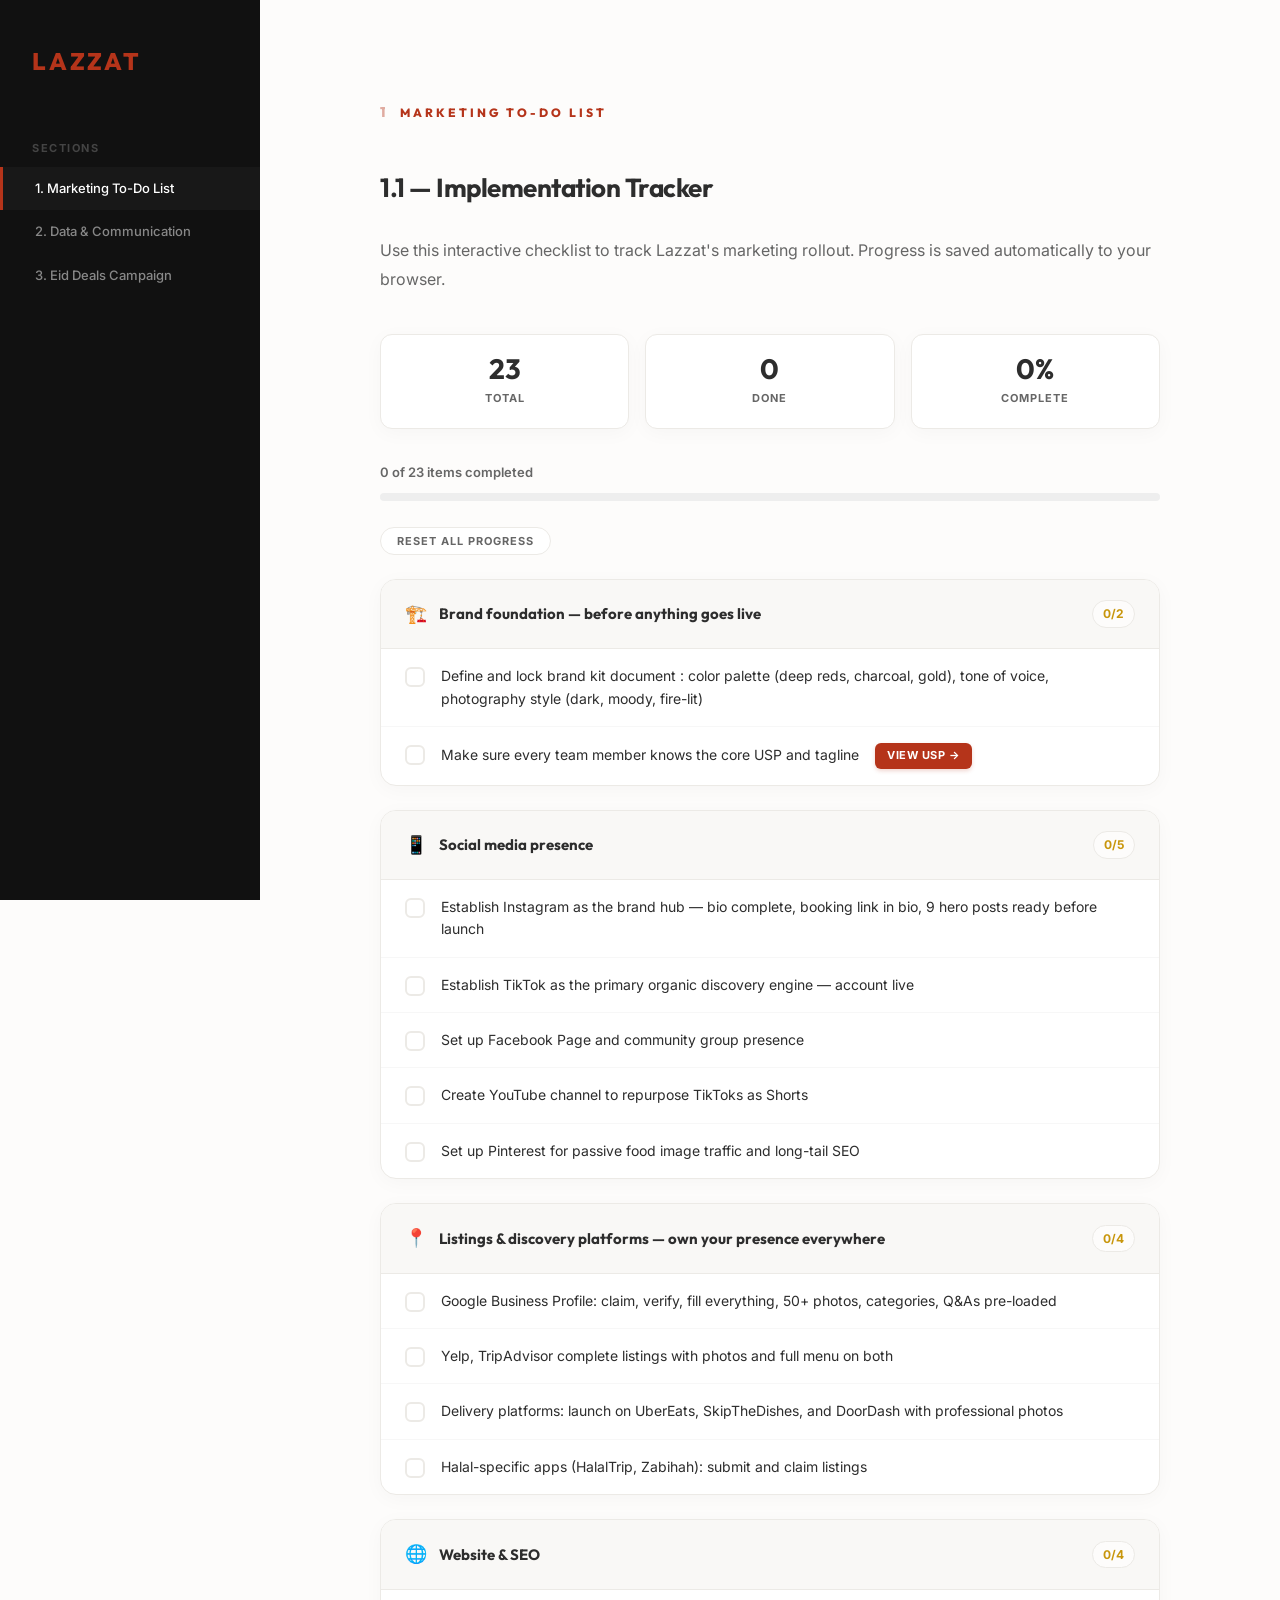
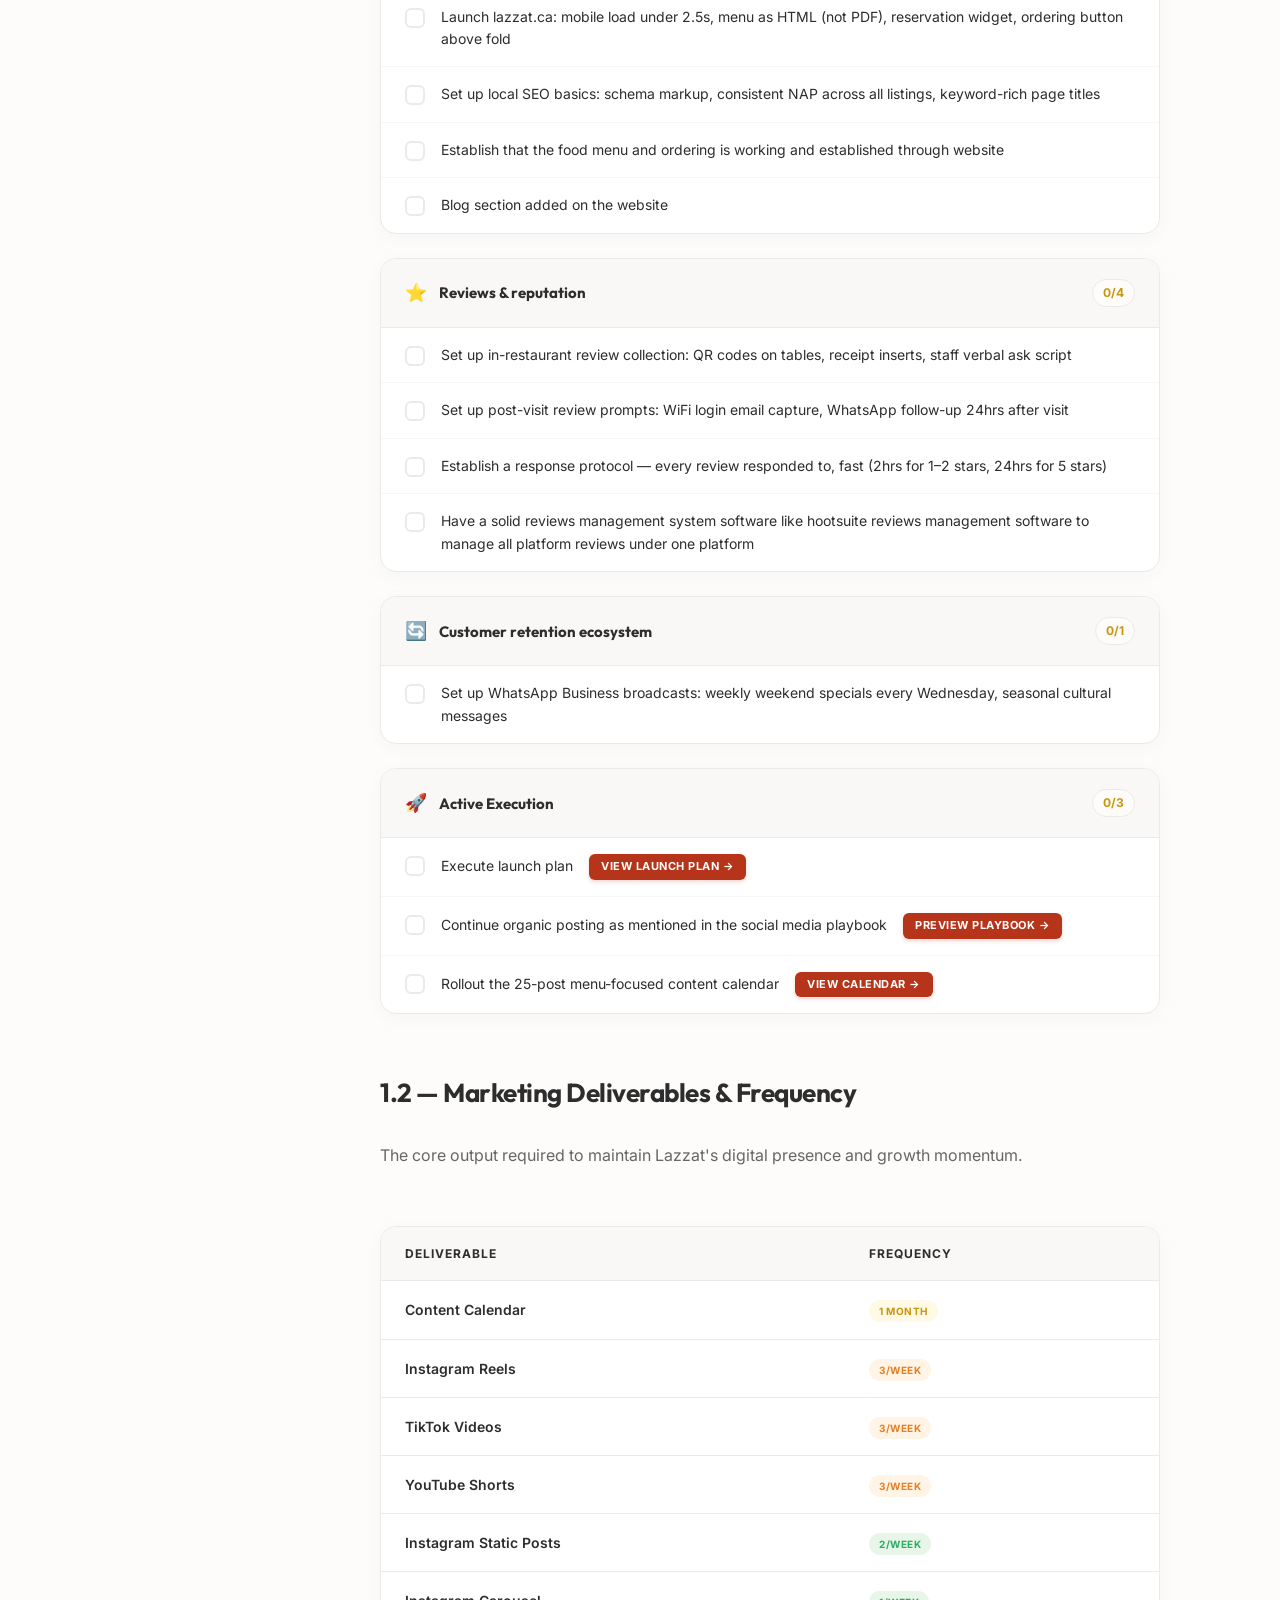
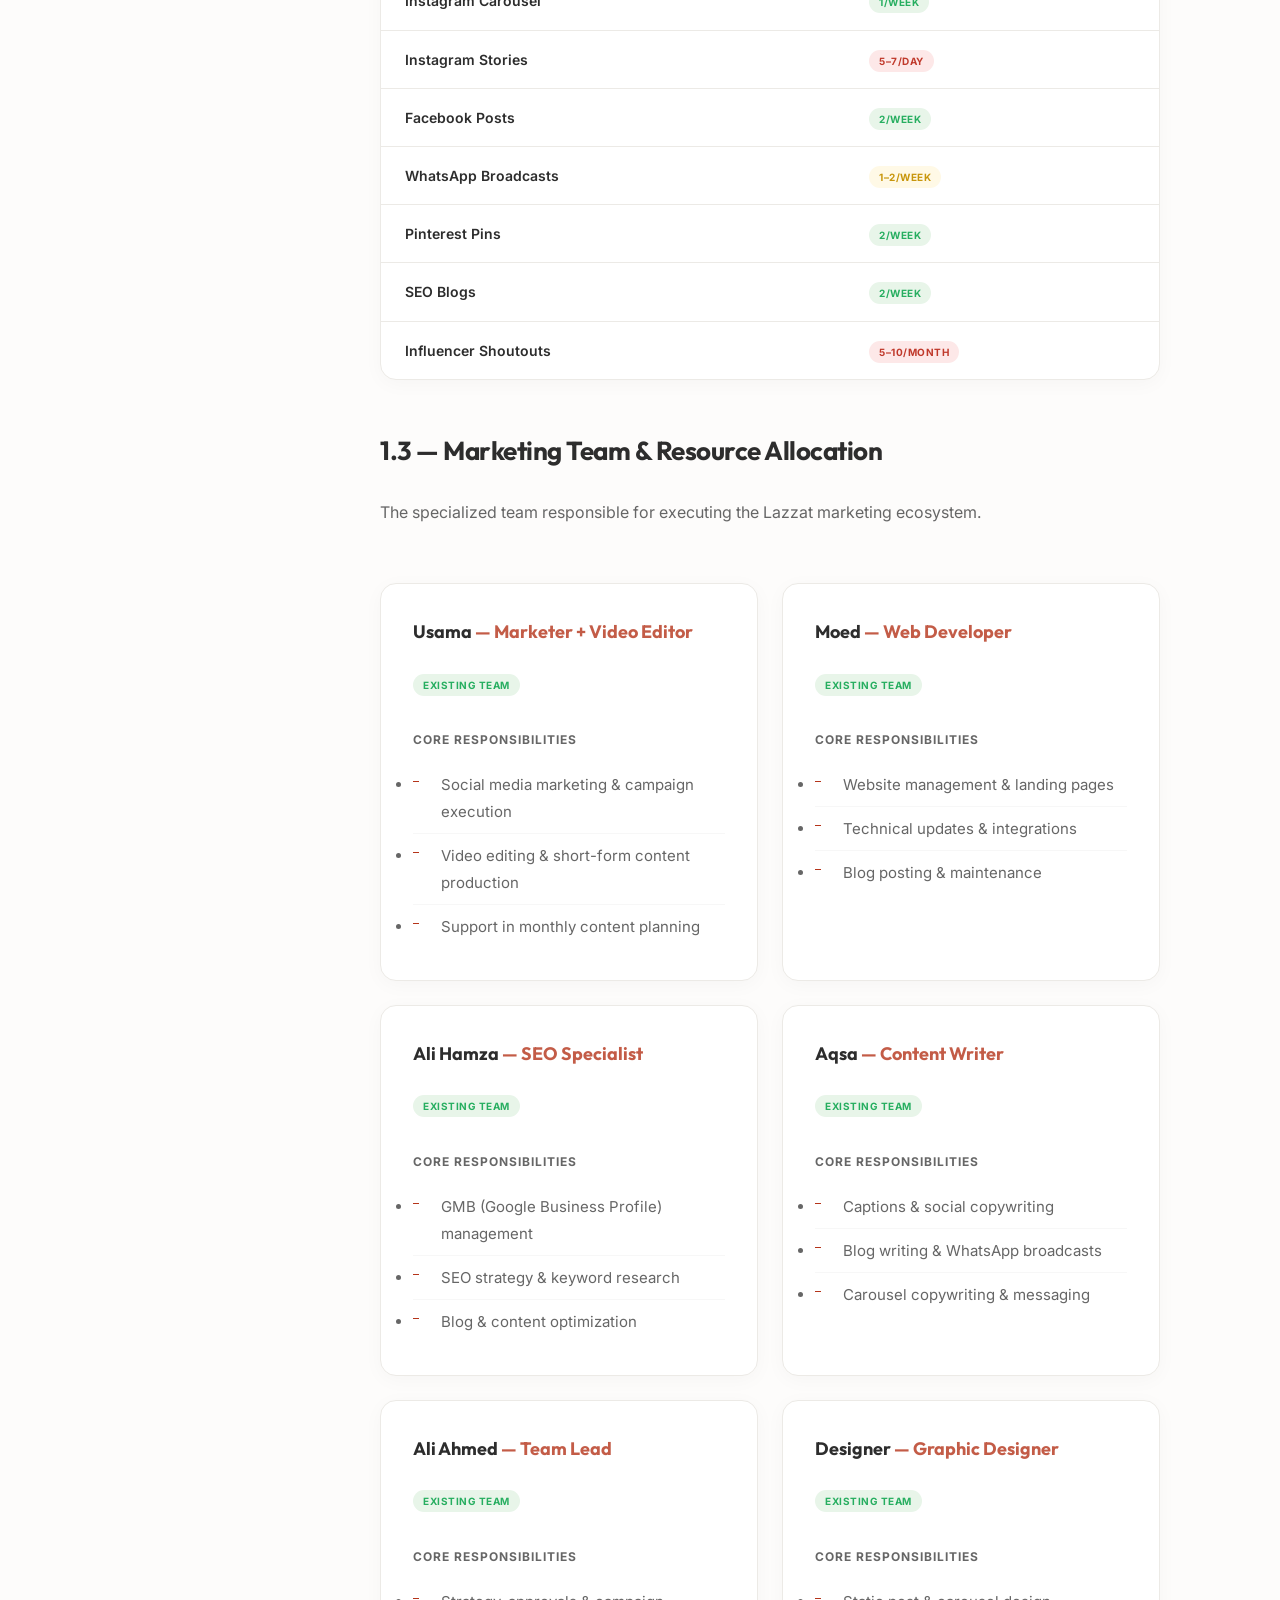
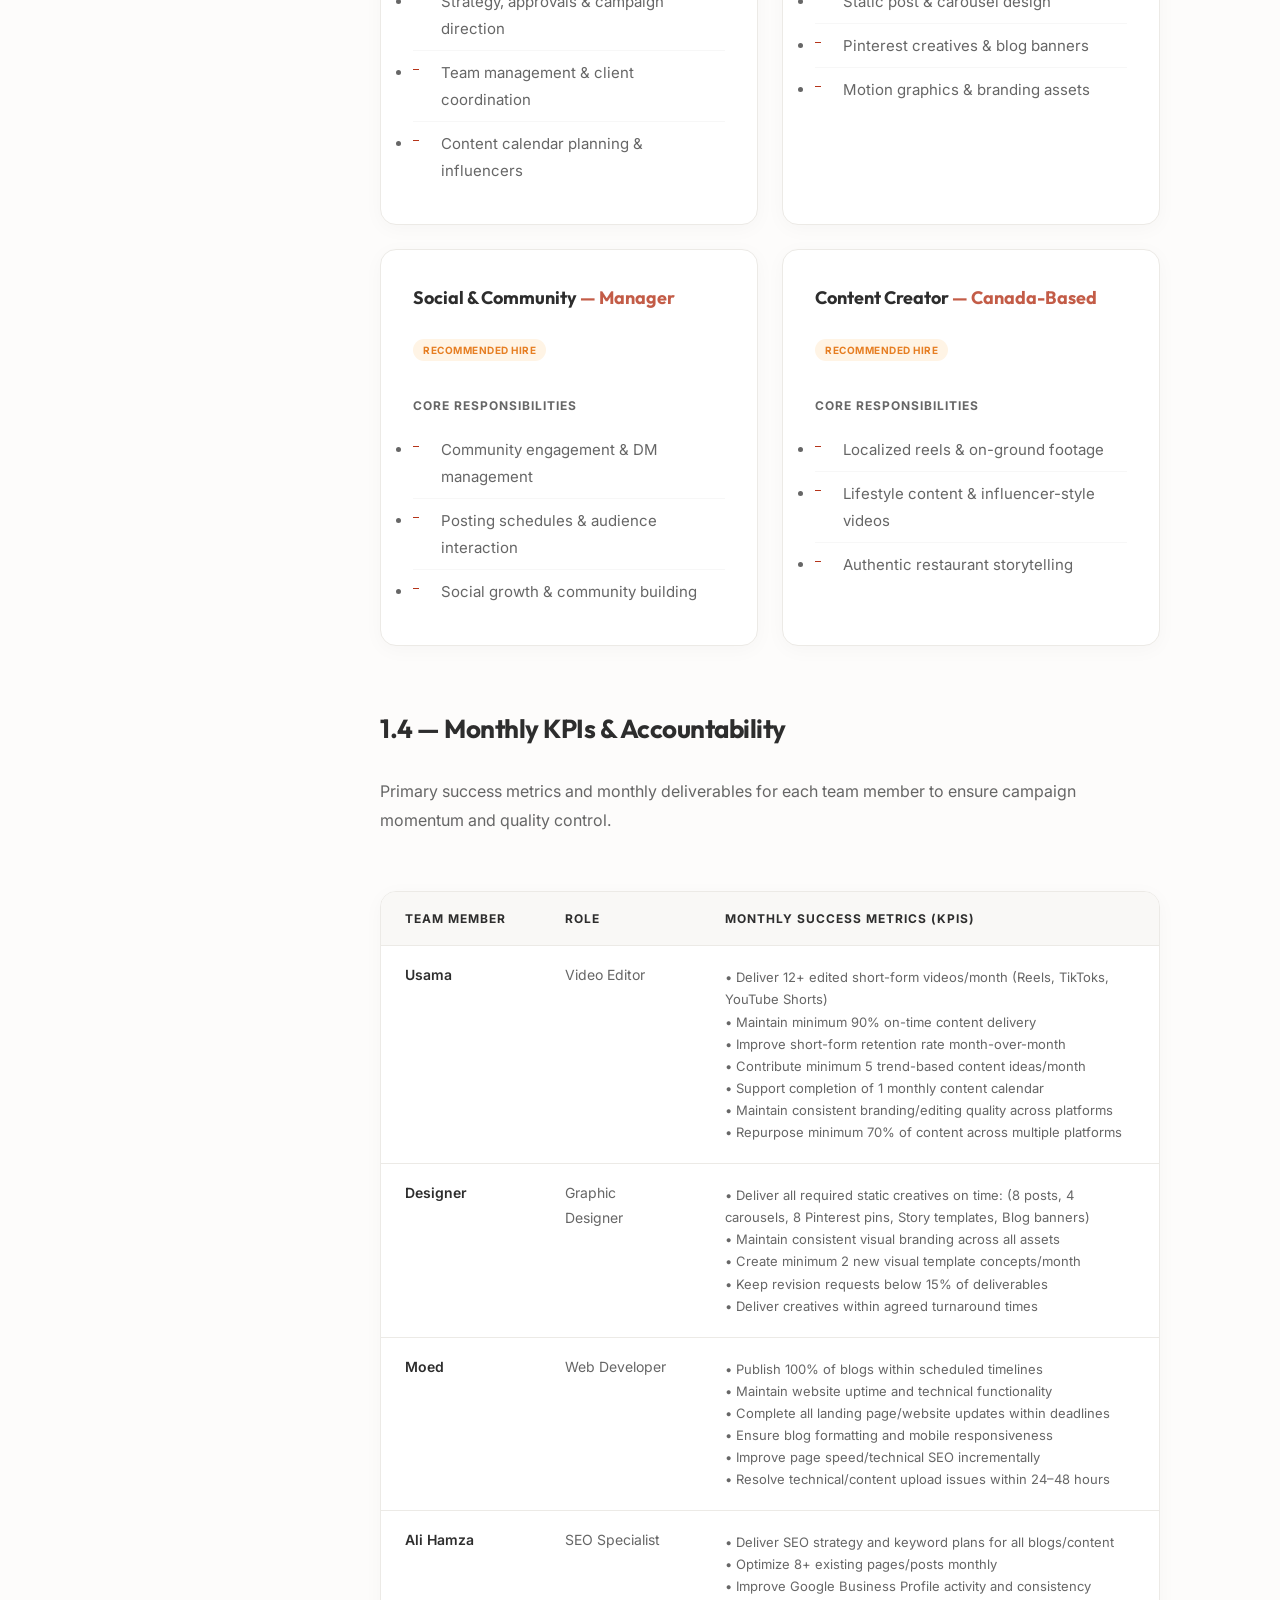
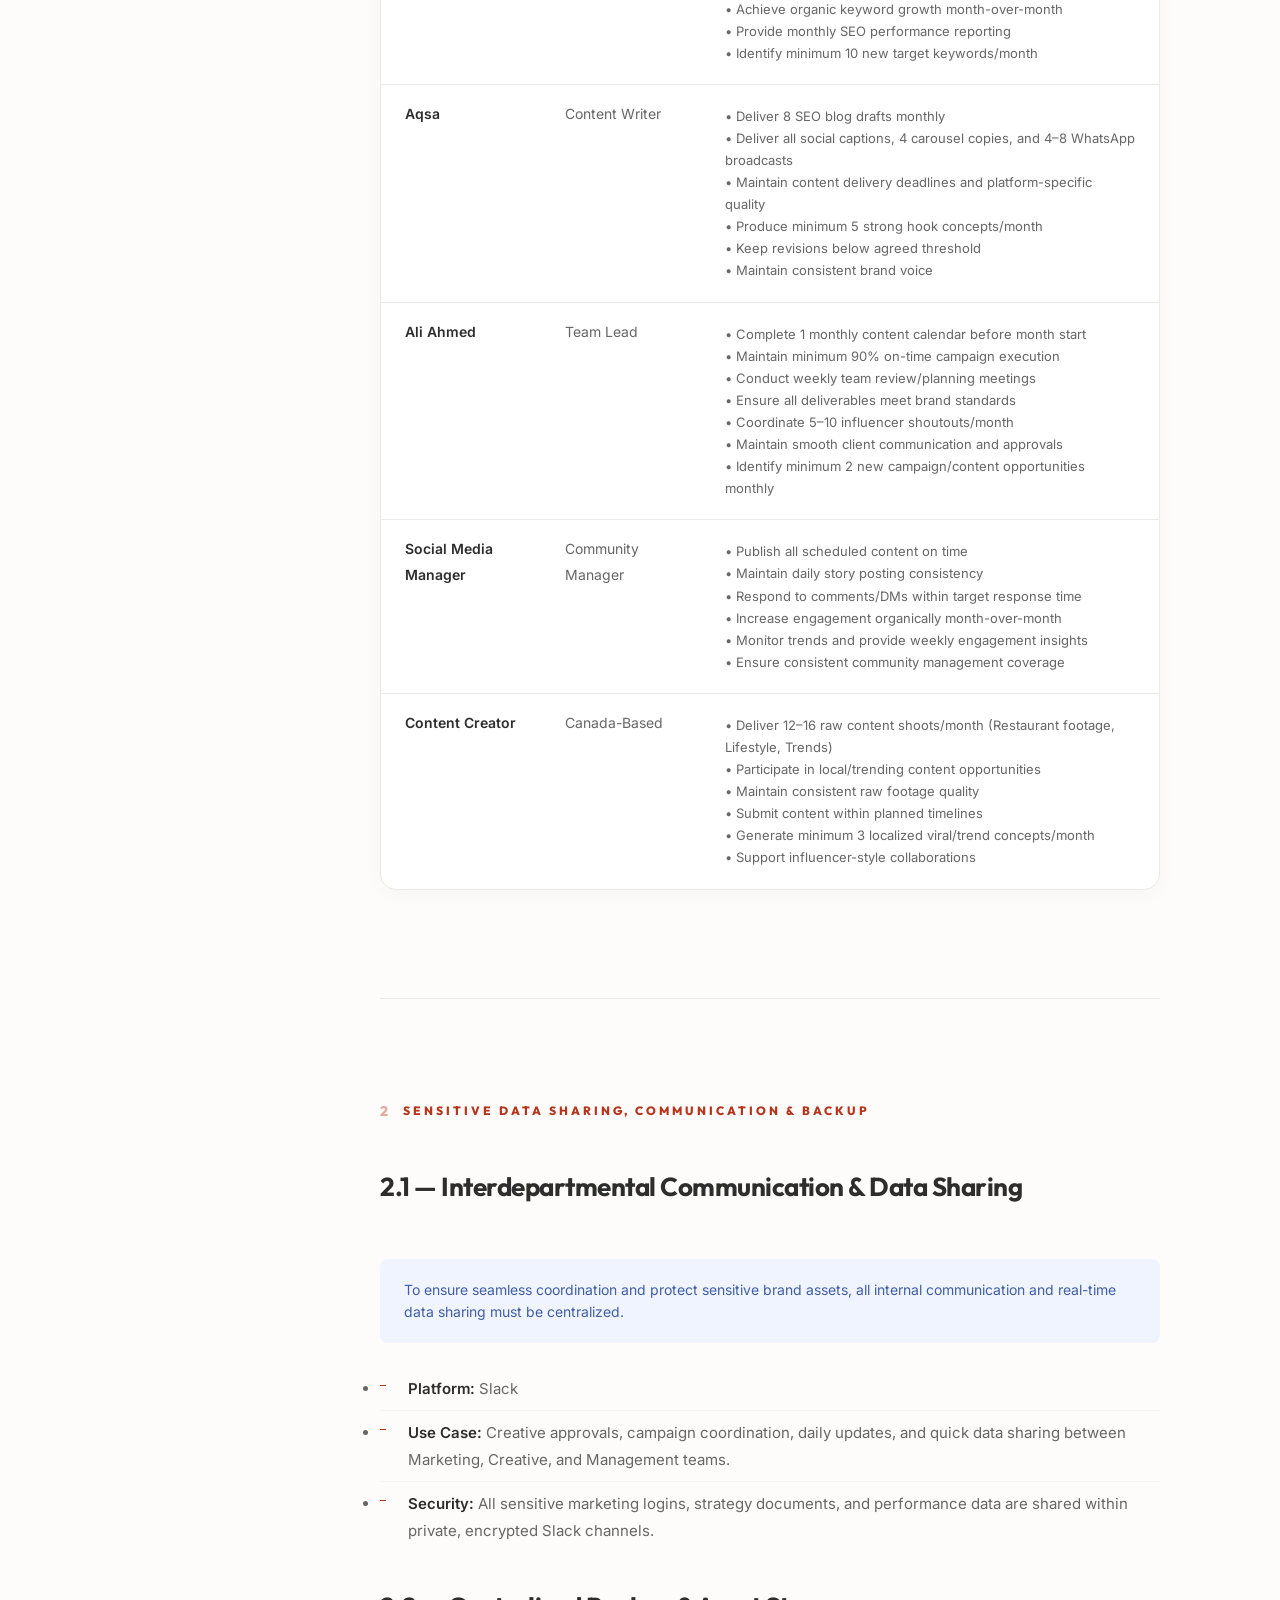
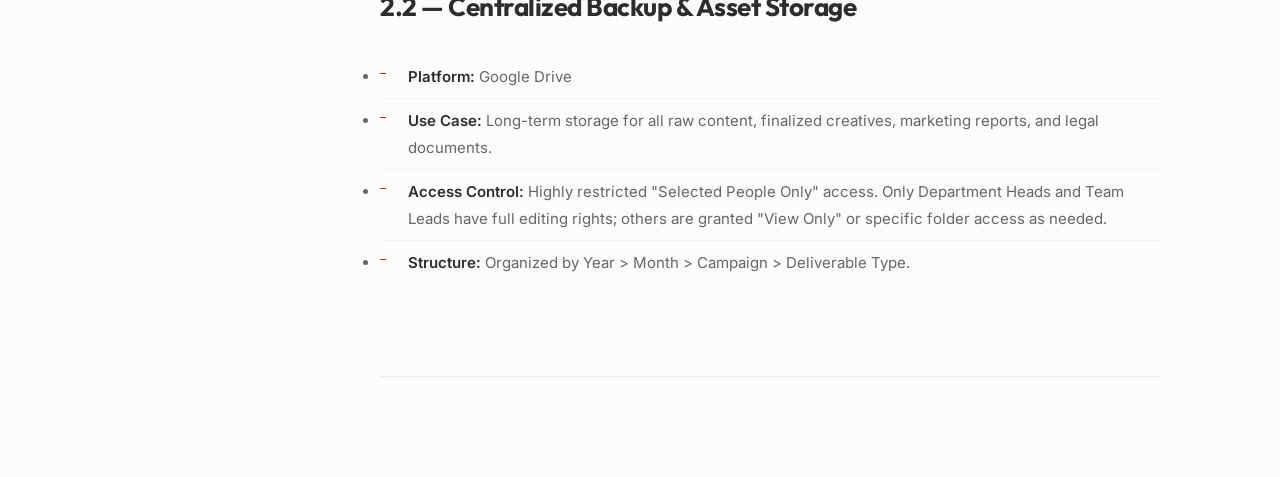
==== index.html @ eba1b8be "first commit" ====
<!DOCTYPE html>
<html lang="en">
<head>
<meta charset="UTF-8">
<meta name="viewport" content="width=device-width, initial-scale=1.0">
<title>Lazzat — 360° Digital Marketing Master Plan</title>
<link rel="preconnect" href="https://fonts.googleapis.com">
<link rel="preconnect" href="https://fonts.gstatic.com" crossorigin>
<link href="https://fonts.googleapis.com/css2?family=Inter:wght@300;400;500;600&family=Outfit:wght@300;400;500;600;700;800&display=swap" rel="stylesheet">
<style>
  html { scroll-behavior: smooth; }
  
  /* REVEAL ANIMATIONS */
  .reveal {
    opacity: 0;
    transform: translateY(30px);
    transition: all 0.8s cubic-bezier(0.2, 0.8, 0.2, 1);
  }
  .reveal.active {
    opacity: 1;
    transform: translateY(0);
  }

  :root {
    --bg: #fdfcfb;
    --text: #2d2d2d;
    --text-muted: #666;
    --accent: #b5341a;
    --accent-soft: #f8e9e6;
    --gold: #c8960c;
    --border: #eceae6;
    --sidebar-bg: #111;
    --shadow: 0 4px 20px rgba(0,0,0,0.03);
  }

  * { margin: 0; padding: 0; box-sizing: border-box; }
  body { 
    font-family: 'Inter', -apple-system, sans-serif; 
    background: var(--bg); 
    color: var(--text); 
    font-size: 16px; 
    line-height: 1.8; 
    -webkit-font-smoothing: antialiased;
  }

  /* NAV */
  .toc-nav { 
    position: fixed; top: 0; left: 0; width: 260px; height: 100vh; 
    background: var(--sidebar-bg); color: #fff; 
    overflow-y: auto; padding: 40px 0; z-index: 100;
  }
  .toc-nav .logo { 
    font-family: 'Outfit', sans-serif; color: var(--accent); 
    font-size: 24px; font-weight: 800; padding: 0 32px 32px; 
    letter-spacing: 3px; text-transform: uppercase;
  }
  .toc-nav a { 
    display: block; color: #888; font-size: 13px; font-weight: 500;
    padding: 10px 32px; text-decoration: none; 
    transition: all 0.3s cubic-bezier(0.4, 0, 0.2, 1);
    border-left: 3px solid transparent;
  }
  .toc-nav a:hover, .toc-nav a.active { color: #fff; border-left-color: var(--accent); background: rgba(255,255,255,0.03); }
  .toc-nav .sec-label { 
    color: #444; font-size: 11px; font-weight: 700;
    padding: 24px 32px 8px; text-transform: uppercase; letter-spacing: 1.5px; 
  }

  /* MAIN */
  .main { margin-left: 260px; min-height: 100vh; }
  .content-inner { max-width: 900px; margin: 0 auto; padding: 0 60px 100px; }

  /* COVER */
  .cover { 
    min-height: 90vh; display: flex; flex-direction: column; justify-content: center; 
    padding: 80px 0; border-bottom: 1px solid var(--border);
    scroll-snap-align: start;
  }
  .cover .brand { 
    font-family: 'Outfit', sans-serif; color: var(--accent); 
    font-size: 84px; font-weight: 800; letter-spacing: 6px; line-height: 0.9; margin-bottom: 12px;
  }
  .cover .sub { 
    color: var(--text-muted); font-size: 14px; font-weight: 600;
    letter-spacing: 5px; text-transform: uppercase; margin-bottom: 40px;
  }
  .cover .title-wrap { margin: 40px 0; }
  .cover .title { 
    font-family: 'Outfit', sans-serif; font-size: 32px; font-weight: 700; 
    color: var(--text); letter-spacing: -0.5px;
  }
  .cover .subtitle { color: var(--gold); font-size: 18px; font-weight: 500; margin-top: 8px; }
  .cover .gold-line { width: 40px; height: 2px; background: var(--gold); margin: 32px 0; }
  .cover .meta { color: var(--text-muted); font-size: 13px; font-weight: 500; }

  /* SECTIONS */
  .section { 
    padding: 100px 0 60px; 
    border-bottom: 1px solid var(--border); 
    min-height: 80vh;
    display: flex;
    flex-direction: column;
    justify-content: center;
    scroll-snap-align: start;
  }
  
  /* HEADINGS */
  .sec-title { 
    font-family: 'Outfit', sans-serif; font-size: 12px; font-weight: 800; 
    color: var(--accent); letter-spacing: 3px; text-transform: uppercase;
    display: flex; align-items: center; gap: 12px; margin-bottom: 40px;
  }
  .sec-title .sec-num { font-size: 14px; opacity: 0.4; }
  
  .h2 { 
    font-family: 'Outfit', sans-serif; font-size: 26px; font-weight: 700; 
    color: var(--text); margin-bottom: 24px; letter-spacing: -0.5px;
  }
  .h3 { 
    font-family: 'Outfit', sans-serif; color: var(--text); 
    font-size: 18px; font-weight: 600; margin: 48px 0 16px; 
  }
  .h4 { 
    color: var(--text-muted); font-size: 12px; font-weight: 700; 
    margin: 32px 0 12px; text-transform: uppercase; letter-spacing: 1px; 
  }

  /* TEXT */
  p { margin-bottom: 24px; color: var(--text-muted); }
  strong { color: var(--text); font-weight: 600; }

  /* COMPONENTS */
  .highlight { 
    background: var(--accent-soft); color: var(--accent); 
    padding: 24px 32px; border-radius: 12px; margin: 32px 0; 
    font-weight: 500; font-size: 17px; line-height: 1.6;
  }
  .info-box { 
    background: #f0f4ff; color: #405ea5; 
    padding: 20px 24px; border-radius: 8px; margin: 24px 0; font-size: 14px; line-height: 1.6;
  }

  /* LISTS */
  ul { margin-bottom: 32px; }
  ul li { 
    padding: 8px 0 8px 28px; position: relative; font-size: 15px; 
    color: var(--text-muted); border-bottom: 1px solid rgba(0,0,0,0.03);
  }
  ul li:last-child { border-bottom: none; }
  ul li::before { 
    content: ""; position: absolute; left: 0; top: 18px; 
    width: 6px; height: 1px; background: var(--accent); 
  }
  
  /* TABLES */
  .tbl-wrap { margin: 32px 0 48px; background: #fff; border-radius: 16px; border: 1px solid var(--border); overflow: hidden; box-shadow: var(--shadow); }
  table { width: 100%; border-collapse: collapse; font-size: 14px; }
  th { background: #f9f8f6; color: var(--text); padding: 16px 24px; text-align: left; font-weight: 700; font-size: 12px; text-transform: uppercase; letter-spacing: 1px; border-bottom: 1px solid var(--border); }
  td { padding: 16px 24px; border-bottom: 1px solid var(--border); vertical-align: top; color: var(--text-muted); }
  tr:last-child td { border-bottom: none; }
  tr:hover td { background: #fdfcfb; }

  /* CARDS */
  .icp-grid { display: grid; grid-template-columns: 1fr 1fr; gap: 24px; margin: 32px 0; }
  .icp-card { background: #fff; border: 1px solid var(--border); border-radius: 16px; padding: 32px; box-shadow: var(--shadow); }
  .icp-header { font-family: 'Outfit', sans-serif; font-size: 18px; font-weight: 700; margin-bottom: 20px; color: var(--text); }
  .icp-header span { color: var(--accent); opacity: 0.8; }
  .icp-row { display: flex; border-bottom: 1px solid var(--border); padding: 10px 0; font-size: 13px; }
  .icp-row:last-child { border-bottom: none; }
  .icp-key { color: var(--text-muted); width: 100px; font-weight: 600; text-transform: uppercase; font-size: 10px; letter-spacing: 1px; }
  .icp-val { color: var(--text); flex: 1; }

  /* JOURNEY */
  .journey { margin: 48px 0; }
  .journey-step { display: flex; gap: 24px; margin-bottom: 8px; }
  .journey-dot { width: 24px; display: flex; flex-direction: column; align-items: center; padding-top: 6px; }
  .dot { width: 8px; height: 8px; border-radius: 50%; background: var(--accent); flex-shrink: 0; }
  .line { width: 1px; background: var(--border); flex: 1; margin: 8px 0; }
  .journey-content { flex: 1; padding-bottom: 32px; }
  .journey-title { font-family: 'Outfit', sans-serif; font-weight: 700; color: var(--text); font-size: 16px; margin-bottom: 8px; }

  /* BUDGET */
  .budget-item { margin-bottom: 16px; }
  .budget-label { font-size: 12px; font-weight: 600; color: var(--text-muted); margin-bottom: 8px; text-transform: uppercase; letter-spacing: 1px; }
  .budget-bar-wrap { background: #f0f0f0; border-radius: 100px; height: 8px; overflow: hidden; }
  .budget-bar { height: 100%; border-radius: 100px; background: var(--accent); transition: width 1s ease-out; }
  .budget-bar.gold { background: var(--gold); }
  .budget-bar.dark { background: #222; }
  .budget-bar.green { background: #27ae60; }
  .budget-bar.orange { background: #e67e22; }
  .budget-val { font-size: 13px; font-weight: 700; color: var(--text); margin-top: 4px; }

  /* UTILS */
  .badge { display: inline-block; padding: 2px 10px; border-radius: 100px; font-size: 10px; font-weight: 700; text-transform: uppercase; letter-spacing: 0.5px; }
  .badge.red { background: #fde8e8; color: #C0392B; }
  .badge.green { background: #e8f5e9; color: #27ae60; }
  .badge.orange { background: #fff4e5; color: #e67e22; }
  .badge.gold { background: #fff9e6; color: var(--gold); }


  /* PRINT */
  @media print {
    .toc-nav { display: none; }
    .main { margin-left: 0; }
    .content-inner { max-width: 100%; padding: 0; }
    .section { page-break-inside: avoid; border-bottom: 2pt solid #eee; }
    body { background: #fff; font-size: 12pt; }
  }

  /* ── MOBILE HEADER ── */
  .mobile-header {
    display: none;
    position: fixed; top: 0; left: 0; right: 0; height: 64px;
    background: rgba(17,17,17,0.95); backdrop-filter: blur(10px);
    z-index: 1000; padding: 0 20px;
    align-items: center; justify-content: space-between;
    border-bottom: 1px solid rgba(255,255,255,0.1);
  }
  .mobile-logo { font-family: 'Outfit', sans-serif; font-size: 18px; font-weight: 800; color: var(--gold); letter-spacing: 1px; }
  .menu-toggle { 
    background: none; border: none; color: #fff; font-size: 24px; cursor: pointer; padding: 10px;
    display: flex; align-items: center; justify-content: center;
  }
  
  .mobile-nav {
    position: fixed; top: 64px; left: 0; right: 0; bottom: 0;
    background: var(--sidebar-bg); z-index: 999;
    padding: 40px 20px; transform: translateX(100%); transition: transform 0.4s cubic-bezier(0.4, 0, 0.2, 1);
    overflow-y: auto;
  }
  .mobile-nav.active { transform: translateX(0); }
  .mobile-nav a { padding: 16px 20px; font-size: 14px; border-bottom: 1px solid rgba(255,255,255,0.05); color: #888; text-decoration: none; display: block; }
  .mobile-nav a.active { color: #fff; }

  @media (max-width: 1000px) {
    .toc-nav { display: none; }
    .mobile-header { display: flex; }
    .main { margin-left: 0; padding-top: 64px; }
    .content-inner { padding: 0 32px 100px; }
    .cover .brand { font-size: 60px; }
    .icp-grid { grid-template-columns: 1fr; }
    .todo-stats { grid-template-columns: 1fr; }
  }

  @media (max-width: 600px) {
    .content-inner { padding: 0 20px 60px; }
    .cover .brand { font-size: 40px; }
    .h2 { font-size: 22px; }
    .sec-title { margin-bottom: 24px; }
    .tbl-wrap { overflow-x: auto; }
  }

  /* CUSTOM SCROLLBAR */
  ::-webkit-scrollbar { width: 6px; }
  ::-webkit-scrollbar-track { background: var(--bg); }
  ::-webkit-scrollbar-thumb { background: var(--border); border-radius: 10px; }
  ::-webkit-scrollbar-thumb:hover { background: #d0ceca; }

  /* CHECKLIST WIDGET STYLES */
  .todo-wrap { padding: 1rem 0 2rem; }
  .todo-stats { display: grid; grid-template-columns: repeat(3, 1fr); gap: 16px; margin-bottom: 32px; }
  .todo-stat-card { background: #fff; border: 1px solid var(--border); border-radius: 12px; padding: 20px; text-align: center; box-shadow: var(--shadow); }
  .todo-stat-num { font-family: 'Outfit', sans-serif; font-size: 28px; font-weight: 700; color: var(--text); line-height: 1; }
  .todo-stat-lbl { font-size: 11px; font-weight: 700; color: var(--text-muted); margin-top: 6px; text-transform: uppercase; letter-spacing: 1px; }
  
  .todo-progress-bar-bg { background: #eee; border-radius: 100px; height: 8px; margin-bottom: 24px; overflow: hidden; }
  .todo-progress-bar-fill { height: 100%; border-radius: 100px; background: #1D9E75; transition: width 0.4s cubic-bezier(0.4, 0, 0.2, 1); }
  .todo-progress-label { font-size: 13px; font-weight: 600; color: var(--text-muted); margin-bottom: 8px; }
  
  .todo-category { margin-bottom: 24px; border: 1px solid var(--border); border-radius: 16px; overflow: hidden; background: #fff; box-shadow: var(--shadow); }
  .todo-cat-header { padding: 18px 24px; display: flex; align-items: center; gap: 12px; border-bottom: 1px solid var(--border); background: #f9f8f6; }
  .todo-cat-icon { font-size: 18px; }
  .todo-cat-title { font-family: 'Outfit', sans-serif; font-size: 15px; font-weight: 700; color: var(--text); flex: 1; }
  .todo-cat-count { font-size: 12px; font-weight: 700; color: var(--gold); background: var(--bg); padding: 2px 10px; border-radius: 100px; border: 1px solid var(--border); }
  
  .todo-task-row { display: flex; align-items: flex-start; gap: 16px; padding: 16px 24px; border-bottom: 1px solid rgba(0,0,0,0.03); cursor: pointer; transition: all 0.2s; }
  .todo-task-row:last-child { border-bottom: none; }
  .todo-task-row:hover { background: #fdfcfb; }
  .todo-task-row.done .todo-task-text { text-decoration: line-through; color: #aaa; }
  
  .todo-checkbox { width: 20px; height: 20px; border-radius: 6px; border: 2px solid var(--border); flex-shrink: 0; margin-top: 2px; display: flex; align-items: center; justify-content: center; transition: all 0.2s; background: #fff; }
  .todo-checkbox.checked { background: #1D9E75; border-color: #1D9E75; }
  .todo-checkbox.checked::after { content: ''; width: 10px; height: 6px; border-left: 2px solid #fff; border-bottom: 2px solid #fff; transform: rotate(-45deg) translateY(-1px); display: block; }
  
  .todo-task-text { font-size: 14px; color: var(--text); line-height: 1.6; flex: 1; }
  .todo-reset-btn { font-family: 'Inter', sans-serif; font-size: 11px; font-weight: 700; color: var(--text-muted); background: #fff; border: 1px solid var(--border); border-radius: 100px; cursor: pointer; padding: 6px 16px; margin-bottom: 24px; text-transform: uppercase; letter-spacing: 1px; transition: all 0.2s; }
  .todo-reset-btn:hover { color: var(--accent); border-color: var(--accent); background: var(--accent-soft); }

  /* Task link buttons inside checklist rows */
  .task-link {
    display: inline-block; margin-left: 12px; padding: 4px 12px;
    background: var(--accent); color: #fff; border-radius: 6px;
    font-size: 11px; font-weight: 700; text-transform: uppercase;
    letter-spacing: 0.5px; text-decoration: none; vertical-align: middle;
    box-shadow: 0 2px 4px rgba(181, 52, 26, 0.2);
    transition: opacity 0.2s;
  }
  .task-link:hover { opacity: 0.85; }
</style>
</head>
<body>

<!-- MOBILE HEADER -->
<header class="mobile-header">
  <div class="mobile-logo">LAZZAT</div>
  <button class="menu-toggle" id="menuToggle">☰</button>
</header>

<div class="mobile-nav" id="mobileNav">
  <div class="sec-label">Sections</div>
  <a href="#cover" onclick="toggleMenu()" style="display: none;">Cover</a>
  <a href="usp-section.html" onclick="toggleMenu()" style="display: none;">1. Brand Foundation</a>
  <a href="#s2" onclick="toggleMenu()" style="display: none;">2. Platform Ecosystem</a>
  <a href="#s3" onclick="toggleMenu()" style="display: none;">3. SEO & Local Search</a>
  <a href="#s4" onclick="toggleMenu()" style="display: none;">4. Review Management</a>
  <a href="#s5" onclick="toggleMenu()" style="display: none;">5. Rush Management</a>
  <a href="#s6" onclick="toggleMenu()" style="display: none;">6. Retention System</a>
  <a href="#s9" onclick="toggleMenu()">1. Marketing To-Do List</a>
  <a href="#s10" onclick="toggleMenu()">2. Data & Communication</a>
  <a href="eid-deals.html" onclick="toggleMenu()">3. Eid Deals Campaign</a>
</div>

<!-- SIDEBAR NAV -->
<nav class="toc-nav">
  <div class="logo">LAZZAT</div>
  <div class="sec-label">Sections</div>
  <a href="#cover" style="display: none;">Cover</a>
  <a href="usp-section.html" style="display: none;">1. Brand Foundation</a>
  <a href="#s2" style="display: none;">2. Platform Ecosystem</a>
  <a href="#s3" style="display: none;">3. SEO & Local Search</a>
  <a href="#s4" style="display: none;">4. Review Management</a>
  <a href="#s5" style="display: none;">5. Rush Management</a>
  <a href="#s6" style="display: none;">6. Retention System</a>
  <a href="#s9">1. Marketing To-Do List</a>
  <a href="#s10">2. Data & Communication</a>
  <a href="eid-deals.html">3. Eid Deals Campaign</a>
</nav>

<div class="main">
  <div class="content-inner">

<!-- COVER -->
<div class="cover" id="cover" style="display: none;">
  <div class="brand">LAZZAT</div>
  <div class="sub">Where Every Craving Has a Home</div>
  
  <div class="gold-line"></div>
  
  <div class="title-wrap">
    <div class="title">360° Digital Marketing Master Plan</div>
    <div class="subtitle">Brampton's Premium Grill Experience — Strategic Growth Roadmap 2026</div>
  </div>

  <div class="meta">
    Proprietary & Confidential Strategy<br>
    Lazzat Leadership Team Only
  </div>
</div>

<!-- STRATEGIC FOUNDATION -->
<div class="content-inner" style="padding-top: 60px; padding-bottom: 0; display: none;">
  <p style="font-size: 14px; color: var(--text-muted); font-style: italic; border-left: 2px solid var(--gold); padding-left: 20px;">
    Based on my <a href="competitor-analysis.html" style="color: var(--accent); font-weight: 700; text-decoration: none; border-bottom: 1px solid var(--accent-soft);">competitor analysis</a> of similar restaurants like Lazzat in Brampton, I created this master plan.
  </p>
</div>

<!-- ══ SECTION 1 ══ -->
<!-- SECTION 1 REMOVED AND MOVED TO usp-section.html -->


<!-- ══ SECTION 2 ══ -->
<div class="section" id="s2" style="display: none;">
  <div class="sec-title"><span class="sec-num">2</span> PLATFORM & LISTING ECOSYSTEM</div>
  <p>Before a single social post goes live, Lazzat must own its presence across every discovery and listing platform. This is the foundation of the customer's first encounter with the brand.</p>

  <div class="h2">2.1 — Social & Owned Platforms</div>
  <div class="tbl-wrap"><table>
    <tr><th>Platform</th><th>Priority</th><th>Purpose</th><th>Day 1 Action</th></tr>
    <tr><td><strong>Instagram</strong></td><td><span class="badge red">🔴 Critical</span></td><td>Brand hub, food photography, Reels, Stories</td><td>Create @lazzat.brampton, complete bio, 9 hero posts scheduled before launch</td></tr>
    <tr><td><strong>TikTok</strong></td><td><span class="badge red">🔴 Critical</span></td><td>Primary organic discovery engine</td><td>Create account, post first behind-the-scenes on Day 1</td></tr>
    <tr><td><strong>Facebook Page</strong></td><td><span class="badge orange">🟠 High</span></td><td>35+ audience, events, community groups</td><td>Create page, all details filled, link to Instagram</td></tr>
    <tr><td><strong>WhatsApp Business</strong></td><td><span class="badge orange">🟠 High</span></td><td>Retention, direct broadcast, VIP list</td><td>Set up profile, auto-replies, broadcast list structure</td></tr>
    <tr><td><strong>Website (lazzat.ca)</strong></td><td><span class="badge orange">🟠 High</span></td><td>Menu, reservations, SEO anchor</td><td>Mobile speed, online ordering, reservation widget live</td></tr>
    <tr><td><strong>YouTube / Shorts</strong></td><td><span class="badge yellow">🟡 Medium</span></td><td>Searchable video content</td><td>Create channel, repurpose TikToks as Shorts</td></tr>
    <tr><td><strong>Pinterest</strong></td><td><span class="badge yellow">🟡 Medium</span></td><td>Long-tail SEO, passive food imagery traffic</td><td>Create account, pin food photos weekly</td></tr>
    <tr><td><strong>Nextdoor</strong></td><td><span class="badge yellow">🟡 Medium</span></td><td>Hyperlocal Brampton neighbourhood discovery</td><td>Claim listing, post opening announcement</td></tr>
    <tr><td><strong>LinkedIn</strong></td><td><span class="badge green">🟢 Low-Med</span></td><td>B2B catering, corporate clients, press</td><td>Create company page</td></tr>
  </table></div>

  <div class="h2">2.2 — Discovery & Listing Platforms</div>
  <p>These are not social media — they are <strong>search destinations</strong>. A customer searching 'halal grill Brampton' on any of these must find Lazzat with a complete, photo-rich listing.</p>
  <div class="tbl-wrap"><table>
    <tr><th>Platform</th><th>Action Required</th><th>Why It Matters</th></tr>
    <tr><td><strong>Google Business Profile</strong></td><td>Claim, verify, complete all fields, upload 50+ photos at launch</td><td>#1 driver of 'near me' searches — absolute priority</td></tr>
    <tr><td><strong>Yelp</strong></td><td>Claim listing, respond to all early reviews within 2 hours</td><td>10,766 monthly searches for Indian food within 15mi of Brampton</td></tr>
    <tr><td><strong>TripAdvisor</strong></td><td>Create profile, solicit early reviews from opening guests</td><td>Tourists and non-locals discovering Brampton</td></tr>
    <tr><td><strong>Zomato</strong></td><td>Create listing with full menu, pricing, photos</td><td>Growing with newer South Asian immigrants using it by habit</td></tr>
    <tr><td><strong>UberEats</strong></td><td>Launch with professional photos. Use Uber Ads from Month 2</td><td>Discovery + delivery — also a marketing channel</td></tr>
    <tr><td><strong>SkipTheDishes</strong></td><td>List with high-quality photos and complete menu</td><td>Canada-dominant delivery platform</td></tr>
    <tr><td><strong>DoorDash</strong></td><td>List and monitor</td><td>Growing rapidly in GTA</td></tr>
    <tr><td><strong>iOrders (direct ordering)</strong></td><td>Integrate into website — commission free</td><td>Own your customer data. Avoid 30% delivery fees on direct orders</td></tr>
    <tr><td><strong>OpenTable</strong></td><td>Set up reservation system by Month 2</td><td>Formal reservation management + discovery network</td></tr>
    <tr><td><strong>Halal apps (HalalTrip, Zabihah)</strong></td><td>Submit listing</td><td>Muslim diaspora specifically searching halal-certified restaurants</td></tr>
    <tr><td><strong>Foursquare / Swarm</strong></td><td>Claim listing</td><td>Check-in social proof, location tagging</td></tr>
  </table></div>
</div>







<!-- ══ SECTION 3 ══ -->
<div class="section" id="s3" style="display: none;">
  <div class="sec-title"><span class="sec-num">3</span> SEO & LOCAL SEARCH DOMINATION</div>

  <div class="h2">3.1 — Google Business Profile Optimization</div>
  <ul>
    <li><strong>Categories:</strong> Primary = "Pakistani Restaurant" | Secondary = "Indian Restaurant", "Grill Restaurant", "Halal Restaurant"</li>
    <li><strong>Description:</strong> Include keywords naturally — "Lazzat is Brampton's halal grill restaurant, serving tandoori, BBQ, and fusion dishes in a welcoming multiracial atmosphere..."</li>
    <li><strong>Photos:</strong> 50+ at launch — Food (30), Interior (10), Exterior (5), Team (5). Add new photos weekly.</li>
    <li><strong>Google Posts:</strong> Post every week — promotions, events, new menu items. Appear directly in search results.</li>
    <li><strong>Q&A:</strong> Pre-populate 8–10 Q&As before launch — "Is everything halal?", "Do you take reservations?", "Is there parking?", "What's the price range?"</li>
    <li><strong>Reviews:</strong> Target 25 reviews in first 30 days. Respond to every single one.</li>
  </ul>

  <div class="h2">3.2 — Website SEO Priorities</div>
  <ul>
    <li>Page titles: "Lazzat — Halal Grill Restaurant Brampton" on every page</li>
    <li>Local schema markup: Restaurant type, hours, menu, location structured data</li>
    <li>Menu must be an HTML page (not just PDF) so Google can index individual dishes</li>
    <li>Blog from Month 2: "Best Halal Restaurants in Brampton", "Lazzat's Tandoori Grill Story" — long-tail keywords competitors ignore completely</li>
    <li>Mobile speed: under 2.5 seconds. Test with Google PageSpeed Insights.</li>
    <li>NAP consistency: identical Name, Address, Phone across every listing</li>
  </ul>
</div>

<!-- ══ SECTION 4 ══ -->
<div class="section" id="s4" style="display: none;">
  <div class="sec-title"><span class="sec-num">4</span> REVIEW & REPUTATION MANAGEMENT</div>

  <div class="h2">4.1 — Review Collection System</div>
  <div class="tbl-wrap"><table>
    <tr><th>Touchpoint</th><th>Action</th><th>Tool</th></tr>
    <tr><td><strong>At table (end of meal)</strong></td><td>Staff verbal ask + QR code card linking to Google Review</td><td>Custom QR code (free)</td></tr>
    <tr><td><strong>Receipt / bill folder</strong></td><td>"Loved your meal? 30 seconds on Google means everything to us." + QR</td><td>Printed insert</td></tr>
    <tr><td><strong>WiFi login</strong></td><td>Email capture + review request email sent 2 hours after visit</td><td>Bloom Intelligence / Heymarket</td></tr>
    <tr><td><strong>WhatsApp follow-up</strong></td><td>24hr after visit: "Hope you enjoyed! Here's a link to leave us a review."</td><td>WhatsApp Business broadcast</td></tr>
    <tr><td><strong>Delivery orders</strong></td><td>Review prompt via UberEats/Skip automatic system</td><td>Built-in platform feature</td></tr>
  </table></div>

  <div class="h2">4.2 — Review Targets by Month</div>
  <div class="tbl-wrap"><table>
    <tr><th>Month</th><th>Google Reviews</th><th>Average Rating</th><th>Yelp</th><th>TripAdvisor</th></tr>
    <tr><td>Month 1</td><td>25+</td><td>4.4+</td><td>10+</td><td>5+</td></tr>
    <tr><td>Month 3</td><td>75+</td><td>4.5+</td><td>25+</td><td>15+</td></tr>
    <tr><td>Month 6</td><td>150+</td><td>4.5+</td><td>50+</td><td>30+</td></tr>
    <tr><td>Month 12</td><td>300+</td><td>4.5+</td><td>100+</td><td>60+</td></tr>
  </table></div>
</div>

<!-- ══ SECTION 5 ══ -->
<div class="section" id="s5" style="display: none;">
  <div class="sec-title"><span class="sec-num">5</span> RUSH & CROWD MANAGEMENT SYSTEM</div>
  <div class="info-box">No marketing plan succeeds if the restaurant can't manage the demand it generates. A guest who waits 45 minutes without communication never comes back and leaves a 2-star review. A guest who waits 30 minutes with a drink in hand and a text update becomes a loyal customer.</div>

  <div class="h2">5.1 — Reservation System Setup</div>
  <ul>
    <li><strong>Platform:</strong> OpenTable or Yelp Guest Manager — both offer waitlist + table management + discovery</li>
    <li>Enable online booking from: Google Business Profile, Instagram Bio link, Facebook page, and website</li>
    <li>Friday and Saturday: reservations required for groups of 4+</li>
    <li>No-show protection: credit card required for groups of 6+ on busy nights</li>
    <li>Automated reminders: confirmation immediately + 24hr reminder + day-of reminder 3 hours before</li>
  </ul>




</div>

<!-- ══ SECTION 6 ══ -->
<div class="section" id="s6" style="display: none;">
  <div class="sec-title"><span class="sec-num">6</span> CUSTOMER RETENTION ECOSYSTEM</div>

  <div class="h2">6.1 — Digital Loyalty Program</div>
  <div class="highlight">No direct competitor in Brampton's South Asian restaurant segment has a formal digital loyalty program. This is Lazzat's first-mover opportunity.</div>
  <ul>
    <li><strong>Tool:</strong> Stamp Me, TastyRewards, or Square Loyalty (integrated with POS)</li>
    <li><strong>Mechanic:</strong> Every $10 spent = 1 point. 100 points = $10 off. Simple and transparent.</li>
    <li><strong>Bonus points:</strong> Double on birthdays, first visit, and special events</li>
    <li><strong>Enrolment:</strong> QR at table, link in WhatsApp, Instagram bio. Collect: name, email, phone, birthday.</li>
    <li><strong>Nudges:</strong> Automated "You're 20 points away from your reward!" emails</li>
    <li><strong>VIP Tier:</strong> $500+ lifetime spend = "Lazzat Insider" — priority reservation, chef's welcome, first access to new menu items</li>
  </ul>

  <div class="h2">9.2 — Email Marketing (Untouched by Every Competitor)</div>
  <div class="h4">List Building Sources:</div>
  <ul>
    <li>Reservation system (OpenTable / iOrders) — email captured at booking</li>
    <li>WiFi login portal — email captured on connect</li>
    <li>Loyalty program signup</li>
    <li>Direct online ordering via iOrders</li>
    <li>Instagram "Join our list" link in bio</li>
  </ul>
  <div class="h2">6.2 — Email Marketing Workflow</div>
  <div class="h4">Monthly Email Calendar:</div>
  <div class="tbl-wrap"><table>
    <tr><th>Week</th><th>Email Type</th><th>Content</th></tr>
    <tr><td>Week 1</td><td>Monthly Newsletter</td><td>"What's New at Lazzat" — new dish, upcoming event, staff spotlight</td></tr>
    <tr><td>Week 2</td><td>Deal Email</td><td>"This Weekend Only: [Offer]" — urgency-driven</td></tr>
    <tr><td>Week 3</td><td>Cultural / Community</td><td>Tied to a cultural moment (Eid, cricket, Vaisakhi) if applicable</td></tr>
    <tr><td>Week 4</td><td>Social Proof</td><td>Customer spotlight or review highlight</td></tr>
    <tr><td>Automated</td><td>Birthday Email</td><td>Sent 7 days before birthday: "Celebrate at Lazzat — 20% off this month"</td></tr>
    <tr><td>Automated</td><td>Re-engagement</td><td>No visit in 60 days: "We Miss You — Here's 15% Off Your Next Visit"</td></tr>
  </table></div>
  <div class="h4">Tool: Mailchimp (free to 500 contacts) → Klaviyo as list grows</div>

  <div class="h2">6.3 — WhatsApp Broadcast Calendar</div>
  <div class="tbl-wrap"><table>
    <tr><th>Broadcast Type</th><th>Frequency</th><th>Message Style</th></tr>
    <tr><td>Weekend Special</td><td>Every Wednesday</td><td>Short, food-first: "[Dish] is on special this weekend. Book your table: [link]"</td></tr>
    <tr><td>New Menu Drop</td><td>When applicable</td><td>Exclusive feel: "Something new just hit our menu 🔥 [Photo]. First weekend only."</td></tr>
    <tr><td>Event Announcement</td><td>10 days before event</td><td>Full details: date, time, what's special, booking link</td></tr>
    <tr><td>Ramadan / Eid</td><td>Seasonal</td><td>Warm, cultural, celebratory tone with Arabic greeting</td></tr>
    <tr><td>Re-engagement</td><td>Monthly</td><td>"It's been a while! Your table is waiting — here's something special for coming back."</td></tr>
  </table></div>
</div>

<!-- ══ SECTION 9 ══ -->
<div class="section" id="s9">
  <div class="sec-title"><span class="sec-num">1</span> MARKETING TO-DO LIST</div>
  <div class="h2">1.1 — Implementation Tracker</div>
  <p>Use this interactive checklist to track Lazzat's marketing rollout. Progress is saved automatically to your browser.</p>

  <div class="todo-wrap">
    <div class="todo-stats">
      <div class="todo-stat-card"><div class="todo-stat-num" id="total-count">0</div><div class="todo-stat-lbl">Total</div></div>
      <div class="todo-stat-card"><div class="todo-stat-num" id="done-count">0</div><div class="todo-stat-lbl">Done</div></div>
      <div class="todo-stat-card"><div class="todo-stat-num" id="pct">0%</div><div class="todo-stat-lbl">Complete</div></div>
    </div>

    <div class="todo-progress-label" id="prog-label">0 of 0 done</div>
    <div class="todo-progress-bar-bg"><div class="todo-progress-bar-fill" id="prog-fill" style="width:0%"></div></div>
    <button class="todo-reset-btn" id="reset">Reset all progress</button>

    <div id="todo-list"></div>
  </div>

  <div class="h2">1.2 — Marketing Deliverables & Frequency</div>
  <p>The core output required to maintain Lazzat's digital presence and growth momentum.</p>

  <div class="tbl-wrap">
    <table>
      <thead>
        <tr>
          <th>Deliverable</th>
          <th>Frequency</th>
        </tr>
      </thead>
      <tbody>
        <tr><td><strong>Content Calendar</strong></td><td><span class="badge gold">1 Month</span></td></tr>
        <tr><td><strong>Instagram Reels</strong></td><td><span class="badge orange">3/week</span></td></tr>
        <tr><td><strong>TikTok Videos</strong></td><td><span class="badge orange">3/week</span></td></tr>
        <tr><td><strong>YouTube Shorts</strong></td><td><span class="badge orange">3/week</span></td></tr>
        <tr><td><strong>Instagram Static Posts</strong></td><td><span class="badge green">2/week</span></td></tr>
        <tr><td><strong>Instagram Carousel</strong></td><td><span class="badge green">1/week</span></td></tr>
        <tr><td><strong>Instagram Stories</strong></td><td><span class="badge red">5–7/day</span></td></tr>
        <tr><td><strong>Facebook Posts</strong></td><td><span class="badge green">2/week</span></td></tr>
        <tr><td><strong>WhatsApp Broadcasts</strong></td><td><span class="badge gold">1–2/week</span></td></tr>
        <tr><td><strong>Pinterest Pins</strong></td><td><span class="badge green">2/week</span></td></tr>
        <tr><td><strong>SEO Blogs</strong></td><td><span class="badge green">2/week</span></td></tr>
        <tr><td><strong>Influencer Shoutouts</strong></td><td><span class="badge red">5–10/month</span></td></tr>
      </tbody>
    </table>
  </div>

  <div class="h2">1.3 — Marketing Team & Resource Allocation</div>
  <p>The specialized team responsible for executing the Lazzat marketing ecosystem.</p>
  
  <div class="icp-grid" style="margin-bottom: 60px;">
    <div class="icp-card">
      <div class="icp-header">Usama <span>— Marketer + Video Editor</span></div>
      <div class="badge green">Existing Team</div>
      <div class="h4">Core Responsibilities</div>
      <ul style="font-size: 13px; margin-bottom: 0;">
        <li>Social media marketing & campaign execution</li>
        <li>Video editing & short-form content production</li>
        <li>Support in monthly content planning</li>
      </ul>
    </div>
    
    <div class="icp-card">
      <div class="icp-header">Moed <span>— Web Developer</span></div>
      <div class="badge green">Existing Team</div>
      <div class="h4">Core Responsibilities</div>
      <ul style="font-size: 13px; margin-bottom: 0;">
        <li>Website management & landing pages</li>
        <li>Technical updates & integrations</li>
        <li>Blog posting & maintenance</li>
      </ul>
    </div>
    
    <div class="icp-card">
      <div class="icp-header">Ali Hamza <span>— SEO Specialist</span></div>
      <div class="badge green">Existing Team</div>
      <div class="h4">Core Responsibilities</div>
      <ul style="font-size: 13px; margin-bottom: 0;">
        <li>GMB (Google Business Profile) management</li>
        <li>SEO strategy & keyword research</li>
        <li>Blog & content optimization</li>
      </ul>
    </div>
    
    <div class="icp-card">
      <div class="icp-header">Aqsa <span>— Content Writer</span></div>
      <div class="badge green">Existing Team</div>
      <div class="h4">Core Responsibilities</div>
      <ul style="font-size: 13px; margin-bottom: 0;">
        <li>Captions & social copywriting</li>
        <li>Blog writing & WhatsApp broadcasts</li>
        <li>Carousel copywriting & messaging</li>
      </ul>
    </div>
    
    <div class="icp-card">
      <div class="icp-header">Ali Ahmed <span>— Team Lead</span></div>
      <div class="badge green">Existing Team</div>
      <div class="h4">Core Responsibilities</div>
      <ul style="font-size: 13px; margin-bottom: 0;">
        <li>Strategy, approvals & campaign direction</li>
        <li>Team management & client coordination</li>
        <li>Content calendar planning & influencers</li>
      </ul>
    </div>
    
    <div class="icp-card">
      <div class="icp-header">Designer <span>— Graphic Designer</span></div>
      <div class="badge green">Existing Team</div>
      <div class="h4">Core Responsibilities</div>
      <ul style="font-size: 13px; margin-bottom: 0;">
        <li>Static post & carousel design</li>
        <li>Pinterest creatives & blog banners</li>
        <li>Motion graphics & branding assets</li>
      </ul>
    </div>
    
    <div class="icp-card">
      <div class="icp-header">Social & Community <span>— Manager</span></div>
      <div class="badge orange">Recommended Hire</div>
      <div class="h4">Core Responsibilities</div>
      <ul style="font-size: 13px; margin-bottom: 0;">
        <li>Community engagement & DM management</li>
        <li>Posting schedules & audience interaction</li>
        <li>Social growth & community building</li>
      </ul>
    </div>
    
    <div class="icp-card">
      <div class="icp-header">Content Creator <span>— Canada-Based</span></div>
      <div class="badge orange">Recommended Hire</div>
      <div class="h4">Core Responsibilities</div>
      <ul style="font-size: 13px; margin-bottom: 0;">
        <li>Localized reels & on-ground footage</li>
        <li>Lifestyle content & influencer-style videos</li>
        <li>Authentic restaurant storytelling</li>
      </ul>
    </div>
  </div>

  <div class="h2">1.4 — Monthly KPIs & Accountability</div>
  <p>Primary success metrics and monthly deliverables for each team member to ensure campaign momentum and quality control.</p>
  
  <div class="tbl-wrap">
    <table>
      <thead>
        <tr>
          <th style="width: 160px;">Team Member</th>
          <th style="width: 160px;">Role</th>
          <th>Monthly Success Metrics (KPIs)</th>
        </tr>
      </thead>
      <tbody>
        <tr>
          <td><strong>Usama</strong></td>
          <td>Video Editor</td>
          <td style="font-size: 13px; line-height: 1.7; color: var(--text-muted); padding: 20px 24px;">
            • Deliver 12+ edited short-form videos/month (Reels, TikToks, YouTube Shorts)<br>
            • Maintain minimum 90% on-time content delivery<br>
            • Improve short-form retention rate month-over-month<br>
            • Contribute minimum 5 trend-based content ideas/month<br>
            • Support completion of 1 monthly content calendar<br>
            • Maintain consistent branding/editing quality across platforms<br>
            • Repurpose minimum 70% of content across multiple platforms
          </td>
        </tr>
        <tr>
          <td><strong>Designer</strong></td>
          <td>Graphic Designer</td>
          <td style="font-size: 13px; line-height: 1.7; color: var(--text-muted); padding: 20px 24px;">
            • Deliver all required static creatives on time: (8 posts, 4 carousels, 8 Pinterest pins, Story templates, Blog banners)<br>
            • Maintain consistent visual branding across all assets<br>
            • Create minimum 2 new visual template concepts/month<br>
            • Keep revision requests below 15% of deliverables<br>
            • Deliver creatives within agreed turnaround times
          </td>
        </tr>
        <tr>
          <td><strong>Moed</strong></td>
          <td>Web Developer</td>
          <td style="font-size: 13px; line-height: 1.7; color: var(--text-muted); padding: 20px 24px;">
            • Publish 100% of blogs within scheduled timelines<br>
            • Maintain website uptime and technical functionality<br>
            • Complete all landing page/website updates within deadlines<br>
            • Ensure blog formatting and mobile responsiveness<br>
            • Improve page speed/technical SEO incrementally<br>
            • Resolve technical/content upload issues within 24–48 hours
          </td>
        </tr>
        <tr>
          <td><strong>Ali Hamza</strong></td>
          <td>SEO Specialist</td>
          <td style="font-size: 13px; line-height: 1.7; color: var(--text-muted); padding: 20px 24px;">
            • Deliver SEO strategy and keyword plans for all blogs/content<br>
            • Optimize 8+ existing pages/posts monthly<br>
            • Improve Google Business Profile activity and consistency<br>
            • Achieve organic keyword growth month-over-month<br>
            • Provide monthly SEO performance reporting<br>
            • Identify minimum 10 new target keywords/month
          </td>
        </tr>
        <tr>
          <td><strong>Aqsa</strong></td>
          <td>Content Writer</td>
          <td style="font-size: 13px; line-height: 1.7; color: var(--text-muted); padding: 20px 24px;">
            • Deliver 8 SEO blog drafts monthly<br>
            • Deliver all social captions, 4 carousel copies, and 4–8 WhatsApp broadcasts<br>
            • Maintain content delivery deadlines and platform-specific quality<br>
            • Produce minimum 5 strong hook concepts/month<br>
            • Keep revisions below agreed threshold<br>
            • Maintain consistent brand voice
          </td>
        </tr>
        <tr>
          <td><strong>Ali Ahmed</strong></td>
          <td>Team Lead</td>
          <td style="font-size: 13px; line-height: 1.7; color: var(--text-muted); padding: 20px 24px;">
            • Complete 1 monthly content calendar before month start<br>
            • Maintain minimum 90% on-time campaign execution<br>
            • Conduct weekly team review/planning meetings<br>
            • Ensure all deliverables meet brand standards<br>
            • Coordinate 5–10 influencer shoutouts/month<br>
            • Maintain smooth client communication and approvals<br>
            • Identify minimum 2 new campaign/content opportunities monthly
          </td>
        </tr>
        <tr>
          <td><strong>Social Media Manager</strong></td>
          <td>Community Manager</td>
          <td style="font-size: 13px; line-height: 1.7; color: var(--text-muted); padding: 20px 24px;">
            • Publish all scheduled content on time<br>
            • Maintain daily story posting consistency<br>
            • Respond to comments/DMs within target response time<br>
            • Increase engagement organically month-over-month<br>
            • Monitor trends and provide weekly engagement insights<br>
            • Ensure consistent community management coverage
          </td>
        </tr>
        <tr>
          <td><strong>Content Creator</strong></td>
          <td>Canada-Based</td>
          <td style="font-size: 13px; line-height: 1.7; color: var(--text-muted); padding: 20px 24px;">
            • Deliver 12–16 raw content shoots/month (Restaurant footage, Lifestyle, Trends)<br>
            • Participate in local/trending content opportunities<br>
            • Maintain consistent raw footage quality<br>
            • Submit content within planned timelines<br>
            • Generate minimum 3 localized viral/trend concepts/month<br>
            • Support influencer-style collaborations
          </td>
        </tr>
      </tbody>
    </table>
  </div>

</div>

<!-- ══ SECTION 10 ══ -->
<div class="section" id="s10">
  <div class="sec-title"><span class="sec-num">2</span> SENSITIVE DATA SHARING, COMMUNICATION & BACKUP</div>
  
  <div class="h2">2.1 — Interdepartmental Communication & Data Sharing</div>
  <div class="info-box">To ensure seamless coordination and protect sensitive brand assets, all internal communication and real-time data sharing must be centralized.</div>
  <ul>
    <li><strong>Platform:</strong> Slack</li>
    <li><strong>Use Case:</strong> Creative approvals, campaign coordination, daily updates, and quick data sharing between Marketing, Creative, and Management teams.</li>
    <li><strong>Security:</strong> All sensitive marketing logins, strategy documents, and performance data are shared within private, encrypted Slack channels.</li>
  </ul>

  <div class="h2">2.2 — Centralized Backup & Asset Storage</div>
  <ul>
    <li><strong>Platform:</strong> Google Drive</li>
    <li><strong>Use Case:</strong> Long-term storage for all raw content, finalized creatives, marketing reports, and legal documents.</li>
    <li><strong>Access Control:</strong> Highly restricted "Selected People Only" access. Only Department Heads and Team Leads have full editing rights; others are granted "View Only" or specific folder access as needed.</li>
    <li><strong>Structure:</strong> Organized by Year > Month > Campaign > Deliverable Type.</li>
  </ul>
</div>

</div><!-- end .content-inner -->
</div><!-- end .main -->

<script>
  // REVEAL LOGIC
  const revealObserver = new IntersectionObserver((entries) => {
    entries.forEach(entry => {
      if (entry.isIntersecting) {
        entry.target.classList.add('active');
      }
    });
  }, { threshold: 0.1 });

  document.querySelectorAll('.section, .cover, .icp-card, .tbl-wrap').forEach(el => {
    el.classList.add('reveal');
    revealObserver.observe(el);
  });

  // Highlight active nav link on scroll
  const sections = Array.from(document.querySelectorAll('.section[id], .cover[id]')).filter(s => {
    return window.getComputedStyle(s).display !== 'none';
  });
  const navLinks = document.querySelectorAll('.toc-nav a');
  window.addEventListener('scroll', () => {
    let current = '';
    sections.forEach(s => { if (window.scrollY >= s.offsetTop - 80) current = s.id; });
    navLinks.forEach(a => { a.classList.toggle('active', a.getAttribute('href') === '#' + current); });
  });

  // TODO LIST SCRIPT
  function toggleMenu() {
    const nav = document.getElementById('mobileNav');
    const btn = document.getElementById('menuToggle');
    nav.classList.toggle('active');
    btn.innerText = nav.classList.contains('active') ? '✕' : '☰';
  }
  document.getElementById('menuToggle').addEventListener('click', toggleMenu);

  const CATS = [
    {
      icon: "🏗️",
      title: "Brand foundation — before anything goes live",
      tasks: [
        "Define and lock brand kit document : color palette (deep reds, charcoal, gold), tone of voice, photography style (dark, moody, fire-lit)",
        "Make sure every team member knows the core USP and tagline <a href='usp-section.html' class='task-link'>View USP →</a>"
      ]
    },
    {
      icon: "📱",
      title: "Social media presence",
      tasks: [
        "Establish Instagram as the brand hub — bio complete, booking link in bio, 9 hero posts ready before launch",
        "Establish TikTok as the primary organic discovery engine — account live",
        "Set up Facebook Page and community group presence",
        "Create YouTube channel to repurpose TikToks as Shorts",
        "Set up Pinterest for passive food image traffic and long-tail SEO"
      ]
    },
    {
      icon: "📍",
      title: "Listings & discovery platforms — own your presence everywhere",
      tasks: [
        "Google Business Profile: claim, verify, fill everything, 50+ photos, categories, Q&As pre-loaded",
        "Yelp, TripAdvisor complete listings with photos and full menu on both",
        "Delivery platforms: launch on UberEats, SkipTheDishes, and DoorDash with professional photos",
        "Halal-specific apps (HalalTrip, Zabihah): submit and claim listings"
      ]
    },
    {
      icon: "🌐",
      title: "Website & SEO",
      tasks: [
        "Launch lazzat.ca: mobile load under 2.5s, menu as HTML (not PDF), reservation widget, ordering button above fold",
        "Set up local SEO basics: schema markup, consistent NAP across all listings, keyword-rich page titles",
        "Establish that the food menu and ordering is working and established through website",
        "Blog section added on the website"
      ]
    },
    {
      icon: "⭐",
      title: "Reviews & reputation",
      tasks: [
        "Set up in-restaurant review collection: QR codes on tables, receipt inserts, staff verbal ask script",
        "Set up post-visit review prompts: WiFi login email capture, WhatsApp follow-up 24hrs after visit",
        "Establish a response protocol — every review responded to, fast (2hrs for 1–2 stars, 24hrs for 5 stars)",
        "Have a solid reviews management system software like hootsuite reviews management software to manage all platform reviews under one platform"
      ]
    },
    {
      icon: "🔄",
      title: "Customer retention ecosystem",
      tasks: [
        "Set up WhatsApp Business broadcasts: weekly weekend specials every Wednesday, seasonal cultural messages"
      ]
    },
    {
      icon: "🚀",
      title: "Active Execution",
      tasks: [
        "Execute launch plan <a href='launch-plan.html' class='task-link'>View Launch Plan →</a>",
        "Continue organic posting as mentioned in the social media playbook <a href='social-media-strategy.html' class='task-link'>Preview Playbook →</a>",
        "Rollout the 25-post menu-focused content calendar <a href='menu-content-calendar.html' class='task-link'>View Calendar →</a>"
      ]
    }
  ];

  const KEY = "lazzat_master_todo";
  let done = {};

  try { const s = localStorage.getItem(KEY); if (s) done = JSON.parse(s); } catch(e){}

  function save() { try { localStorage.setItem(KEY, JSON.stringify(done)); } catch(e){} }

  function allTasks() { return CATS.flatMap((c,ci) => c.tasks.map((_,ti) => ci+"-"+ti)); }

  function updateStats() {
    const all = allTasks();
    const total = all.length;
    const d = all.filter(id => done[id]).length;
    const pct = total ? Math.round(d/total*100) : 0;
    document.getElementById("total-count").textContent = total;
    document.getElementById("done-count").textContent = d;
    document.getElementById("pct").textContent = pct+"%";
    document.getElementById("prog-label").textContent = d+" of "+total+" items completed";
    document.getElementById("prog-fill").style.width = pct+"%";
  }

  function render() {
    const container = document.getElementById("todo-list");
    let html = "";
    CATS.forEach((cat, ci) => {
      const total = cat.tasks.length;
      const d = cat.tasks.filter((_,ti) => done[ci+"-"+ti]).length;
      html += `<div class="todo-category">
        <div class="todo-cat-header">
          <span class="todo-cat-icon">${cat.icon}</span>
          <span class="todo-cat-title">${cat.title}</span>
          <span class="todo-cat-count">${d}/${total}</span>
        </div>`;
      cat.tasks.forEach((task, ti) => {
        const id = ci+"-"+ti;
        const isDone = !!done[id];
        html += `<div class="todo-task-row${isDone?' done':''}" data-id="${id}">
          <div class="todo-checkbox${isDone?' checked':''}"></div>
          <div class="todo-task-text">${task}</div>
        </div>`;
      });
      html += "</div>";
    });
    container.innerHTML = html;
    container.querySelectorAll(".todo-task-row").forEach(row => {
      row.addEventListener("click", (e) => {
        // If user clicked a link button, let it navigate — don't toggle
        if (e.target.closest('a')) return;
        const id = row.dataset.id;
        done[id] = !done[id];
        if (!done[id]) delete done[id];
        save(); updateStats(); render();
      });
    });
  }

  document.getElementById("reset").addEventListener("click", () => { 
    if(confirm("Are you sure you want to reset all progress?")) {
      done = {}; save(); updateStats(); render(); 
    }
  });

  updateStats();
  render();

  // Scroll spy for mobile nav
  window.addEventListener('scroll', () => {
    let current = '';
    sections.forEach(s => { if (window.scrollY >= s.offsetTop - 120) current = s.id; });
    document.querySelectorAll('.mobile-nav a').forEach(a => { 
      a.classList.toggle('active', a.getAttribute('href') === '#' + current); 
    });
  });
</script>
</body>
</html>
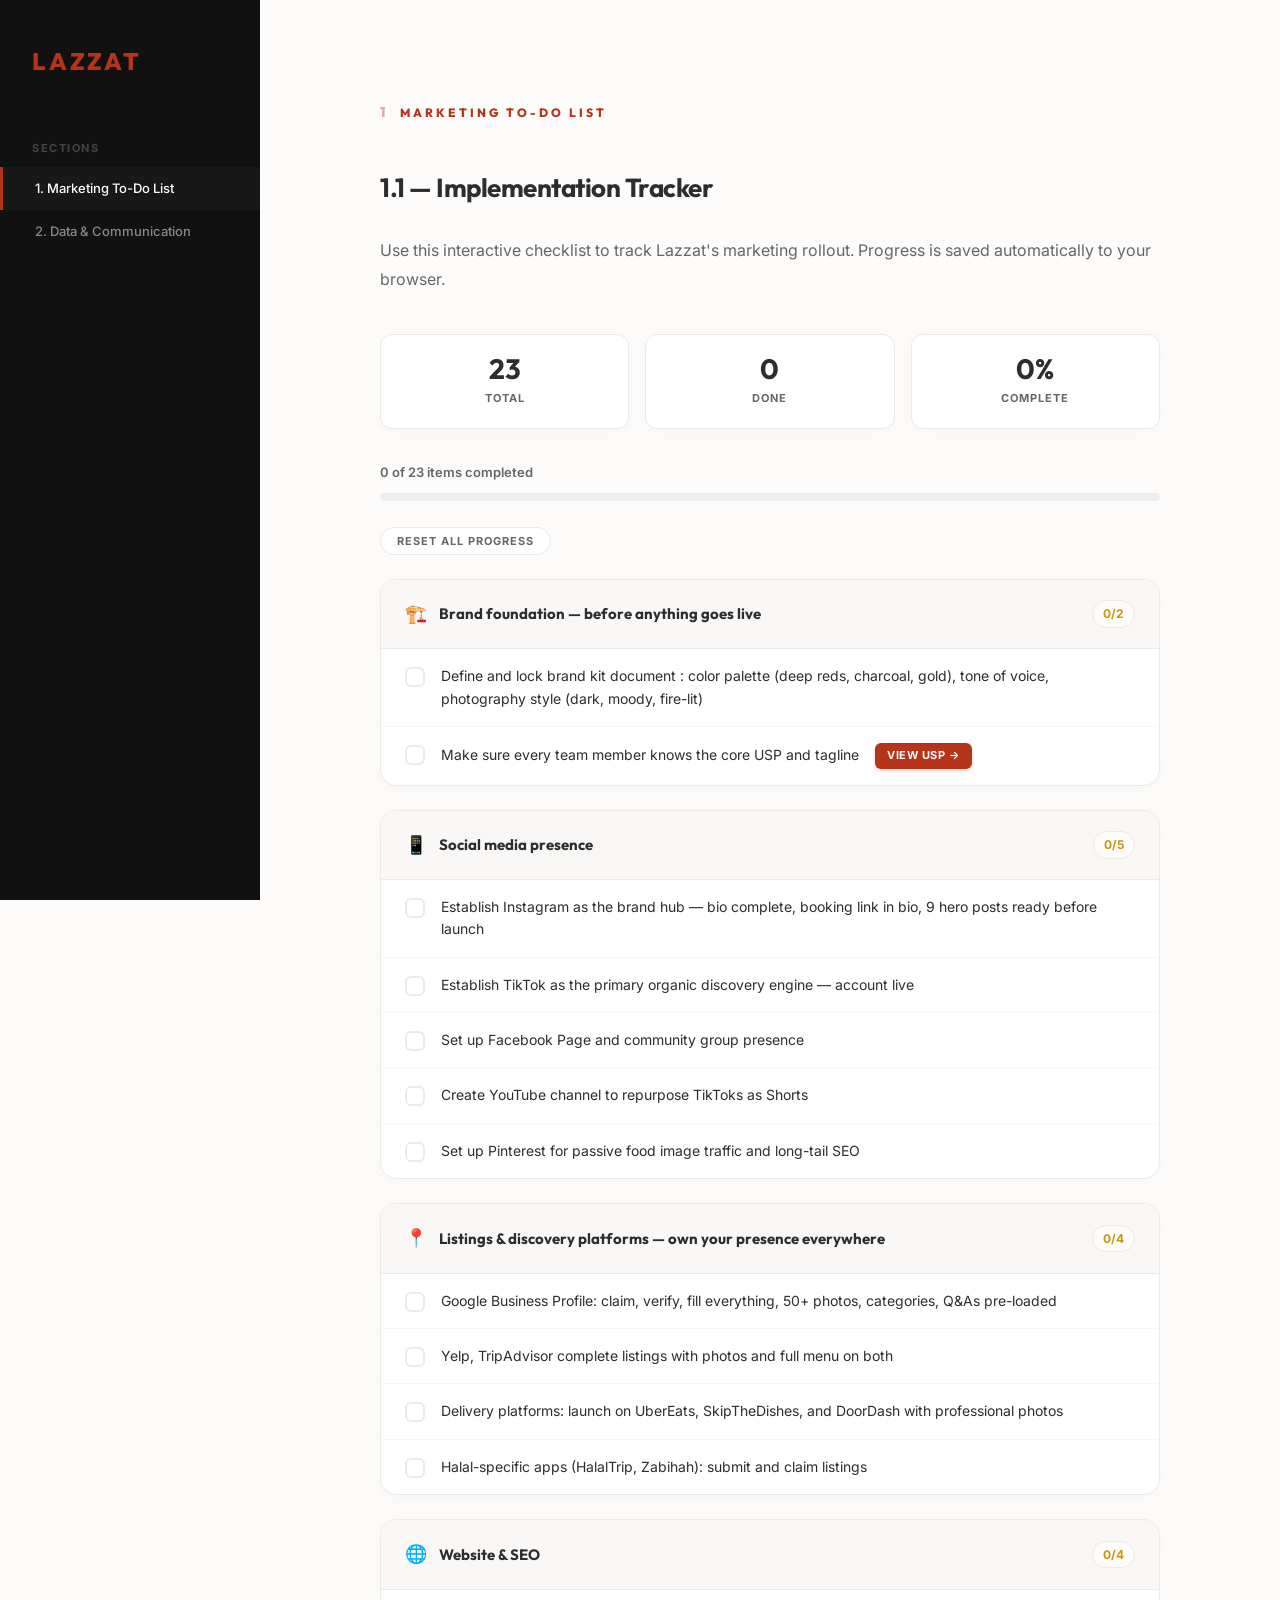
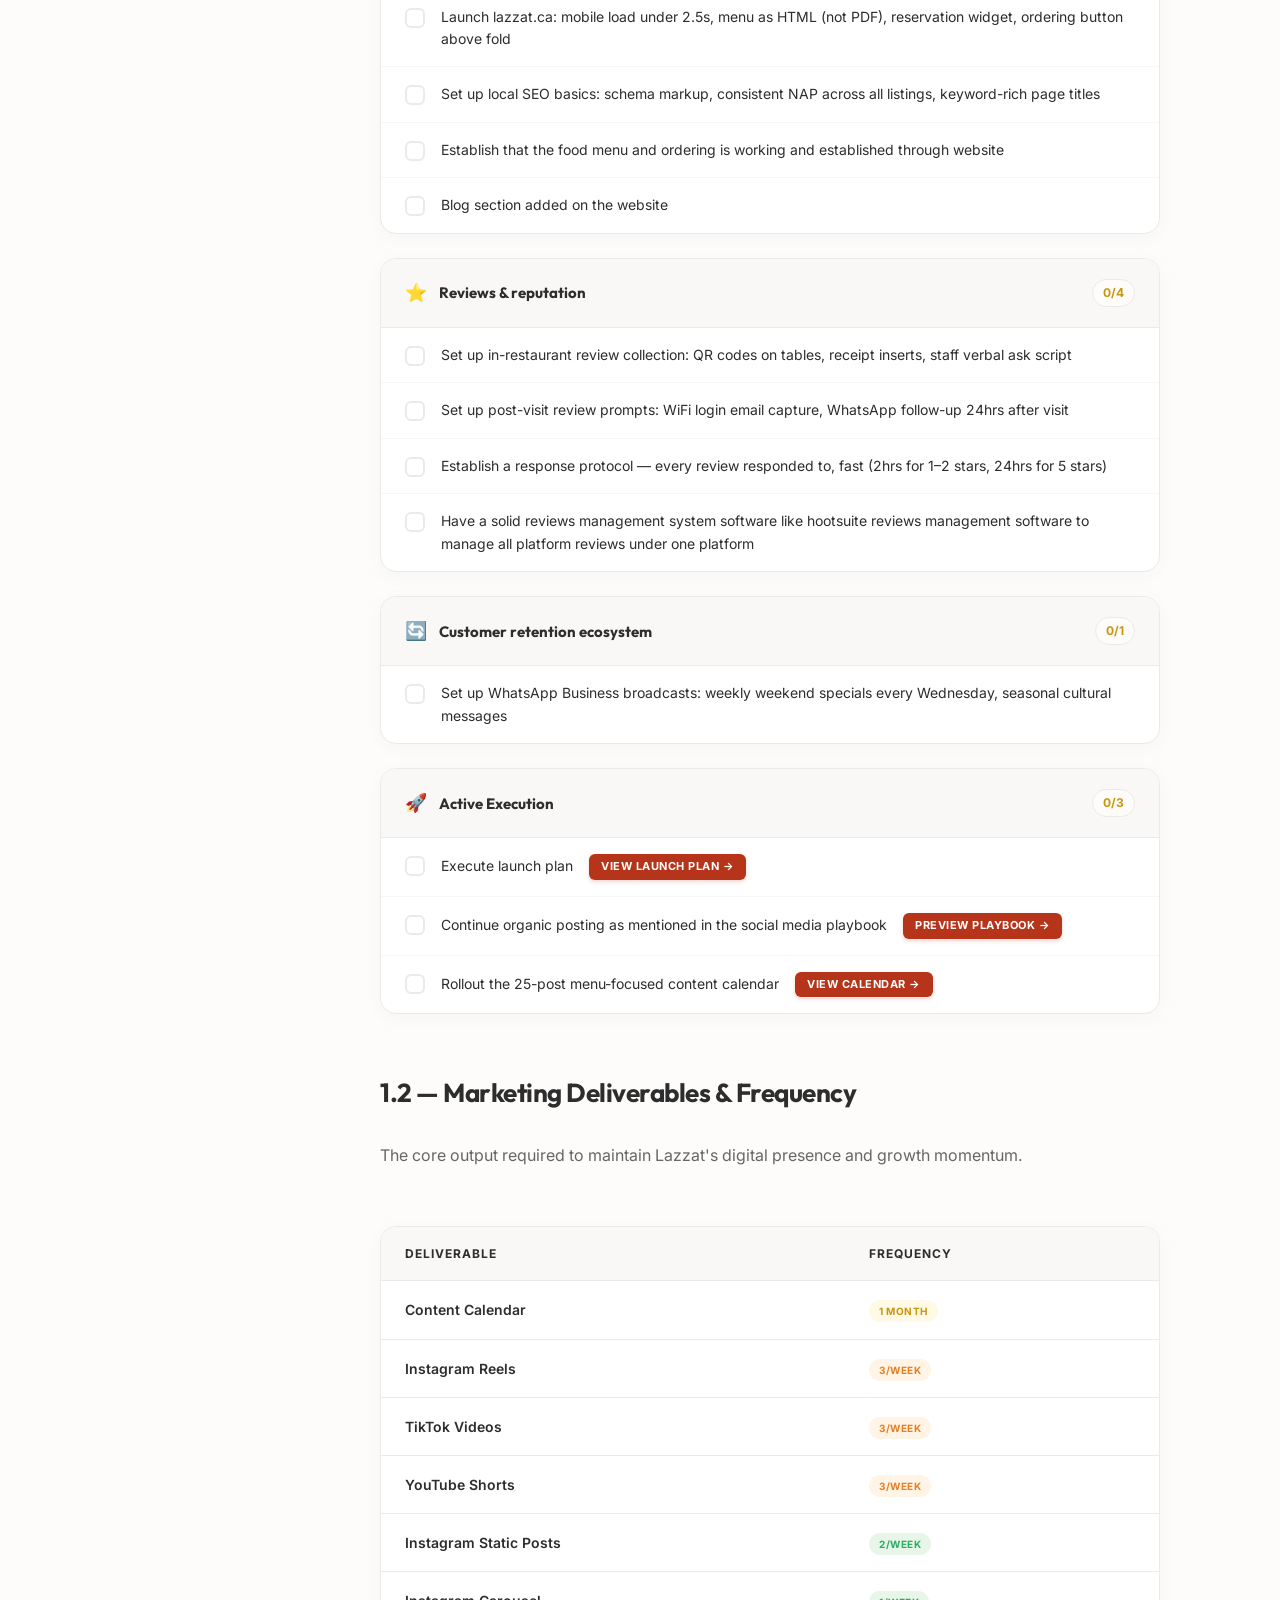
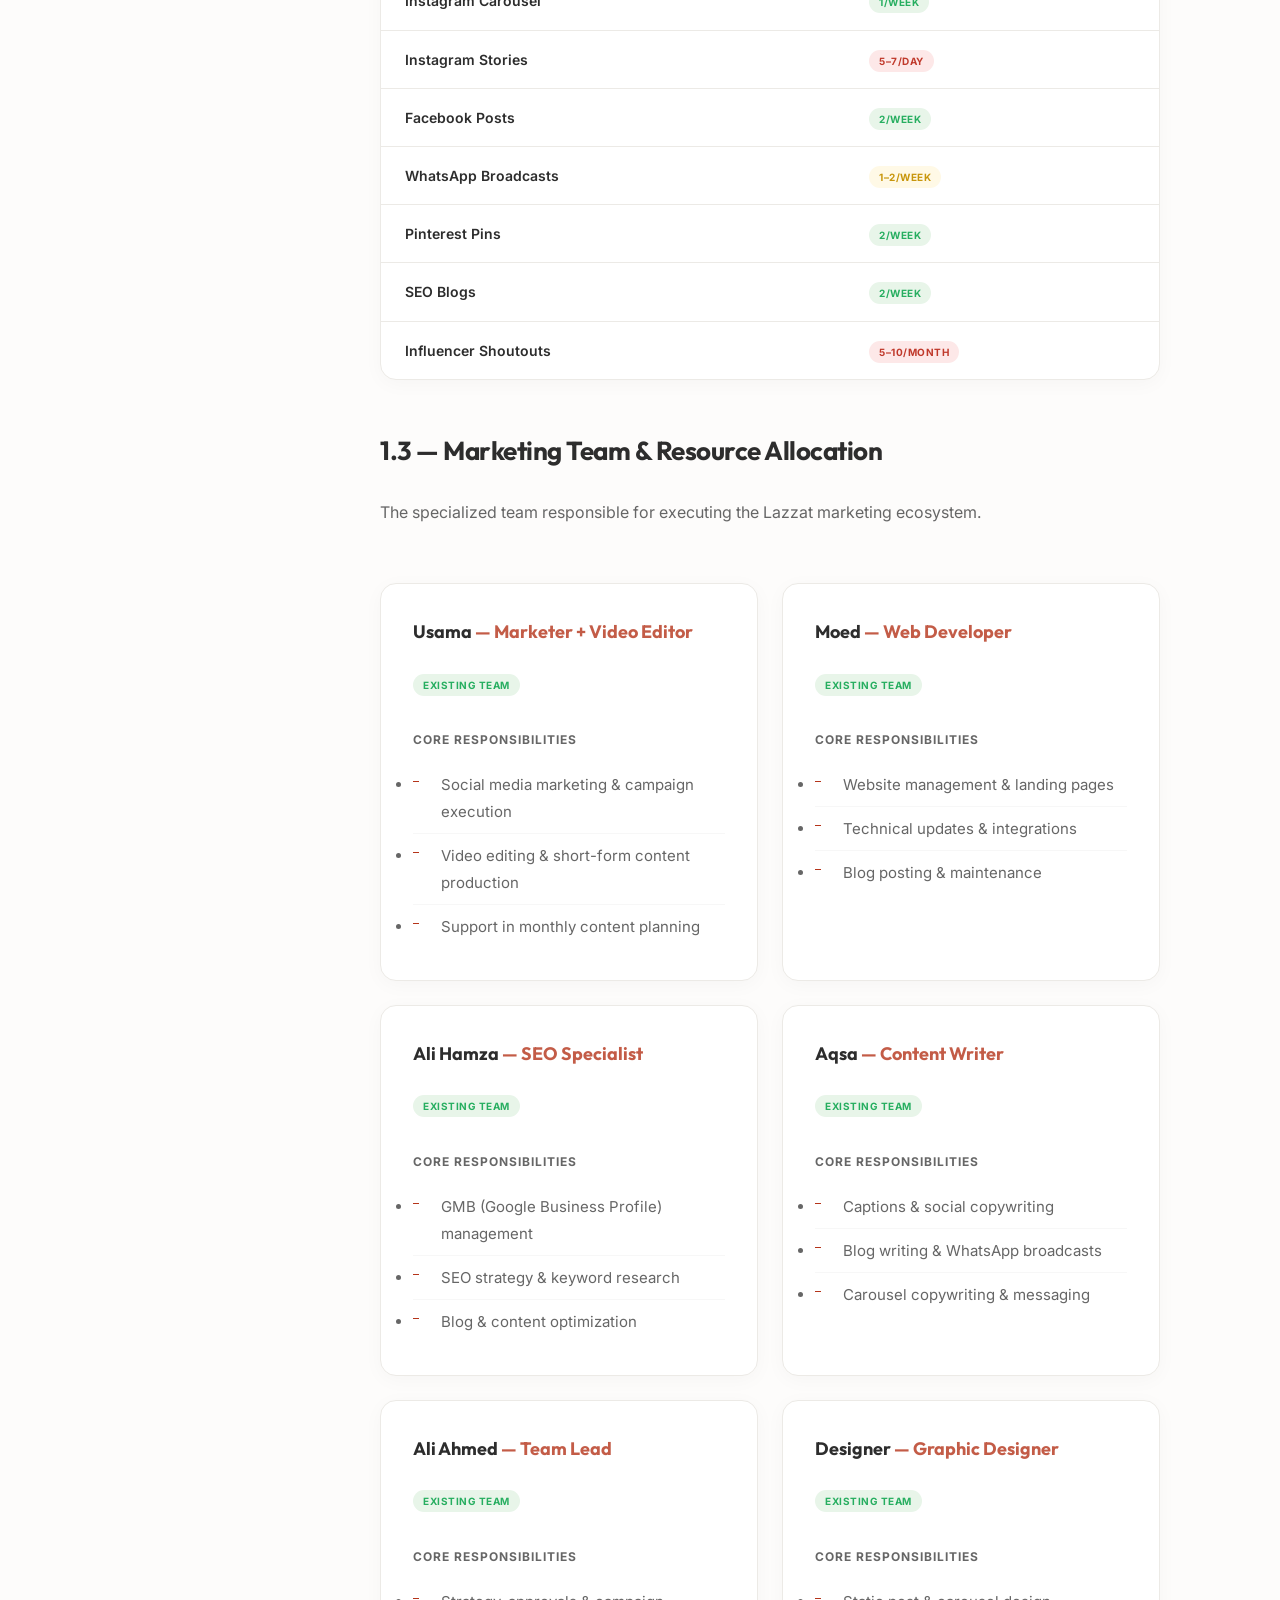
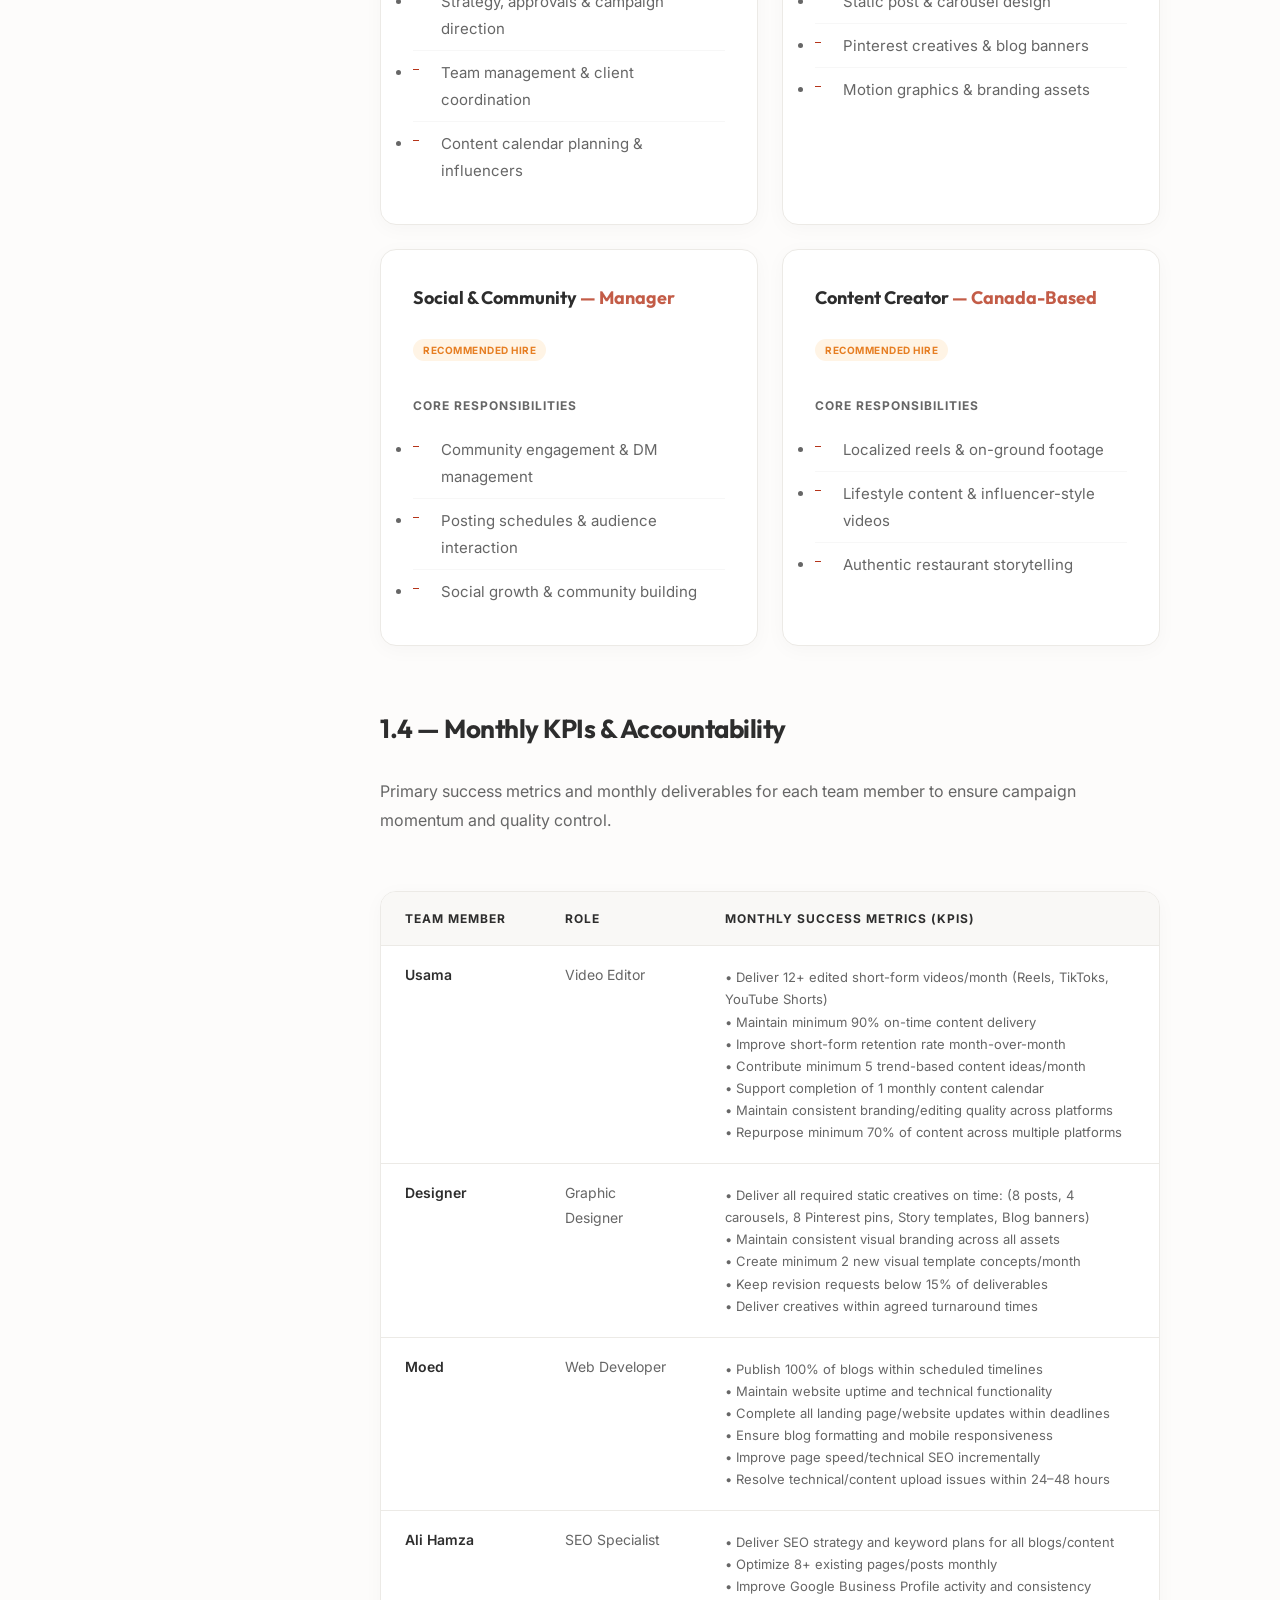
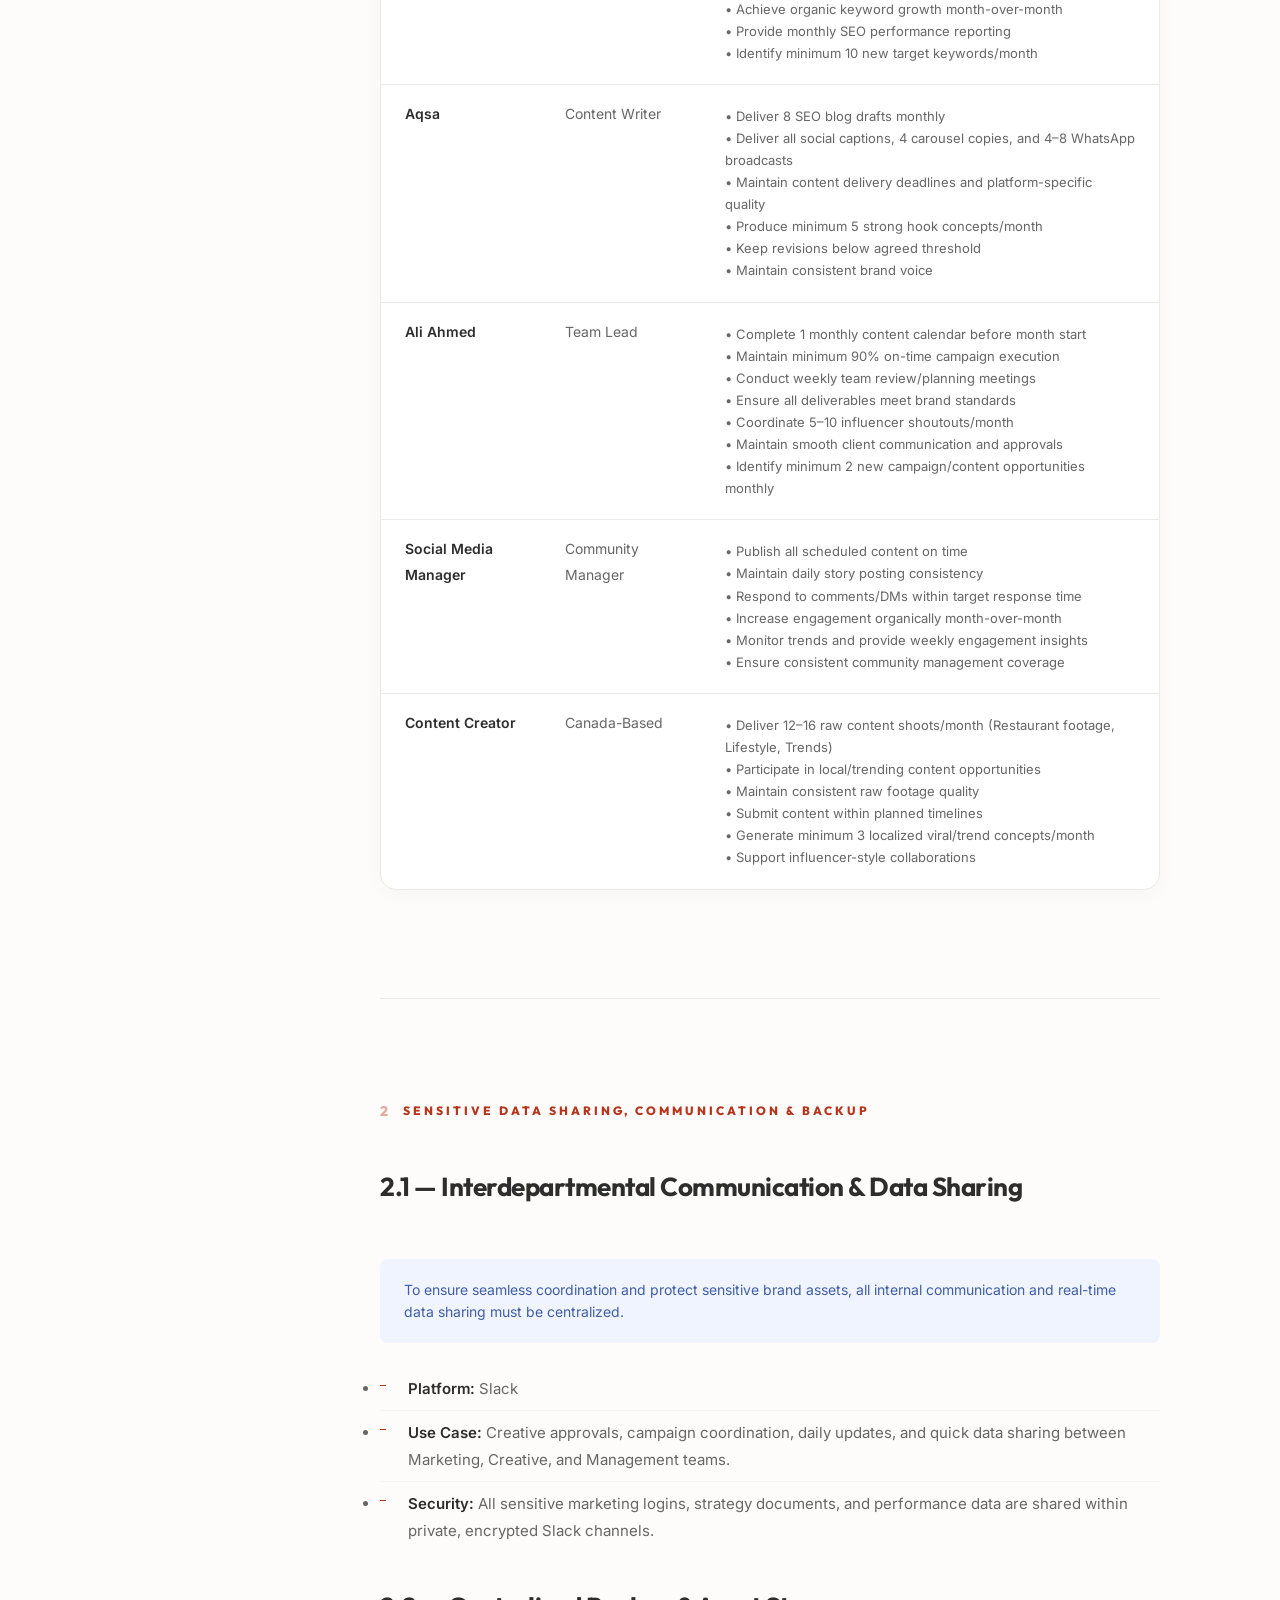
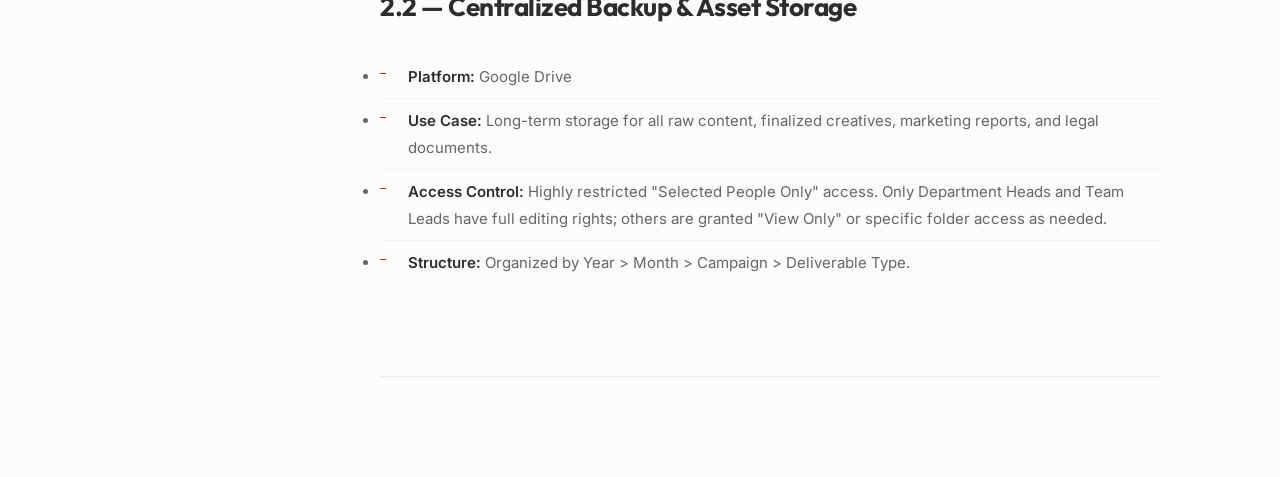
==== commit 825a714c: "Remove Eid Deals Campaign from sidebar navigation" ====
--- a/index.html
+++ b/index.html
@@ -317,7 +317,6 @@
   <a href="#s6" onclick="toggleMenu()" style="display: none;">6. Retention System</a>
   <a href="#s9" onclick="toggleMenu()">1. Marketing To-Do List</a>
   <a href="#s10" onclick="toggleMenu()">2. Data & Communication</a>
-  <a href="eid-deals.html" onclick="toggleMenu()">3. Eid Deals Campaign</a>
 </div>
 
 <!-- SIDEBAR NAV -->
@@ -333,7 +332,6 @@
   <a href="#s6" style="display: none;">6. Retention System</a>
   <a href="#s9">1. Marketing To-Do List</a>
   <a href="#s10">2. Data & Communication</a>
-  <a href="eid-deals.html">3. Eid Deals Campaign</a>
 </nav>
 
 <div class="main">
